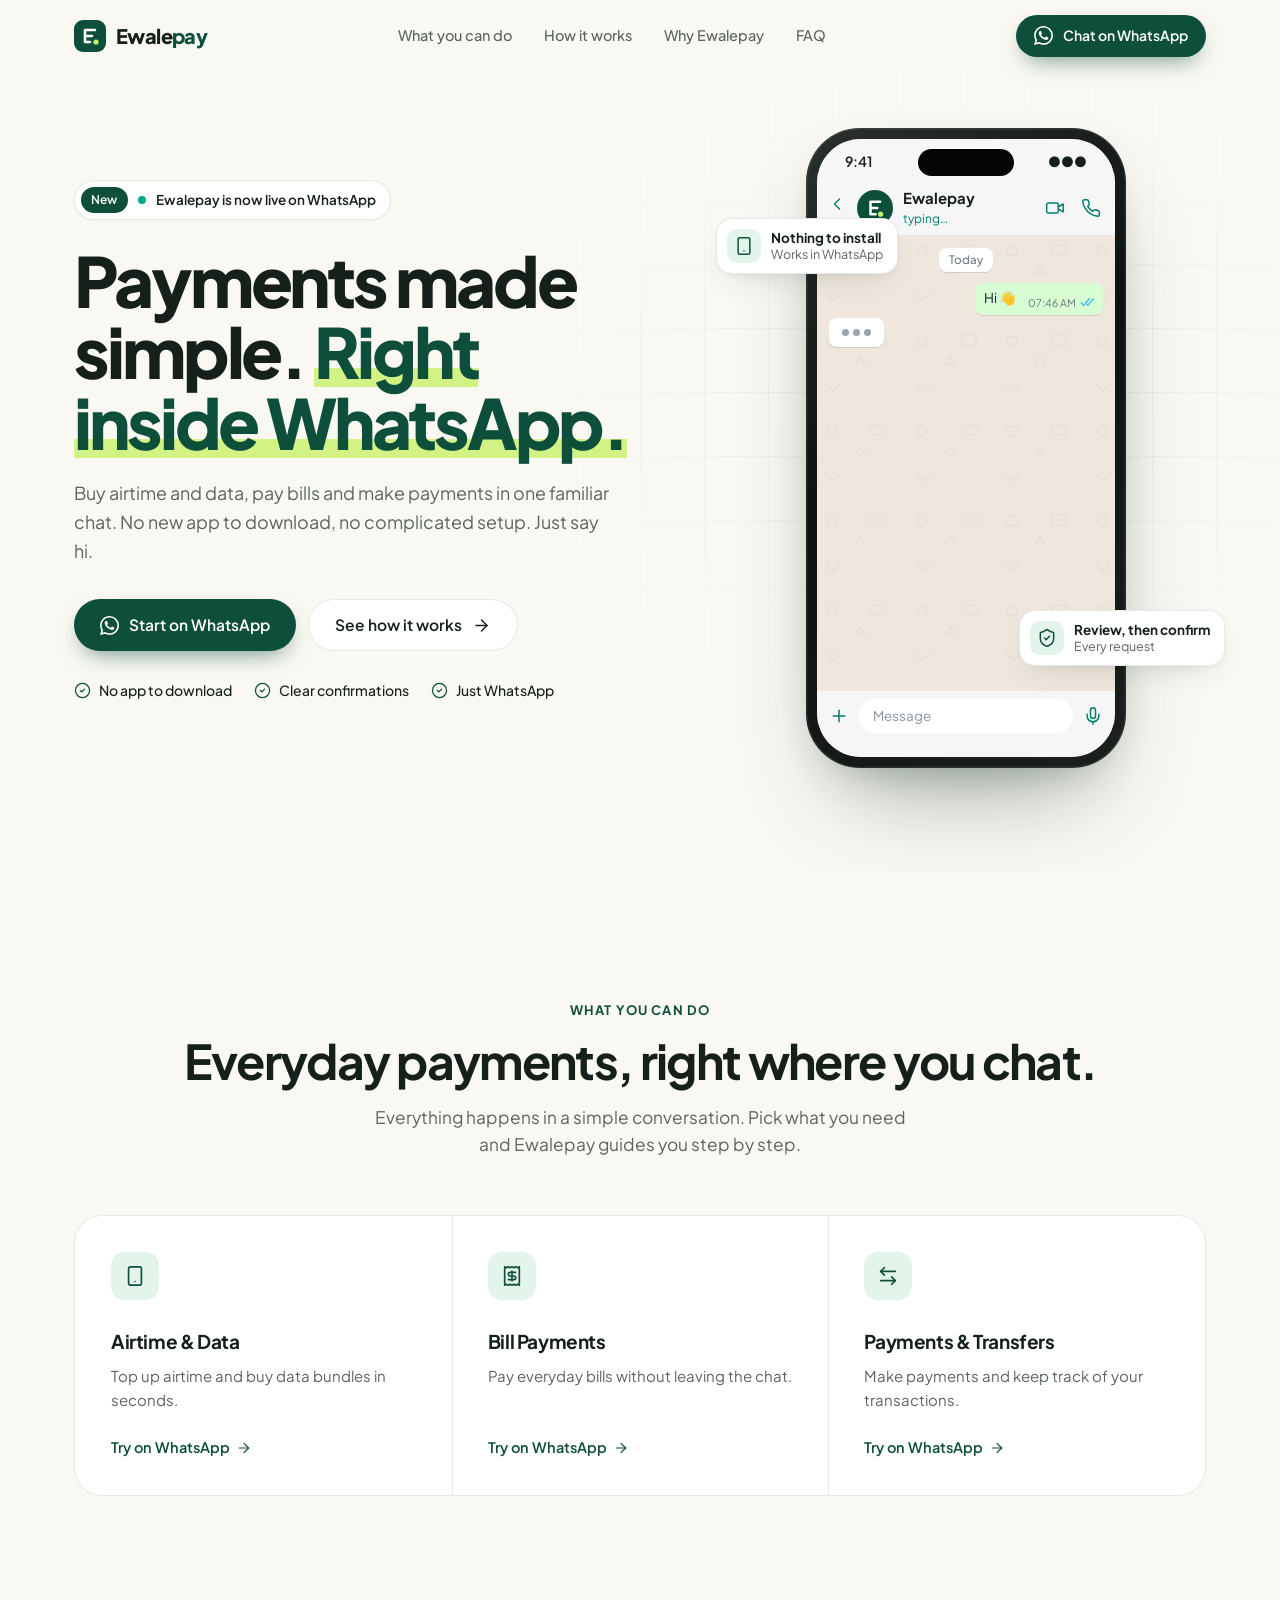
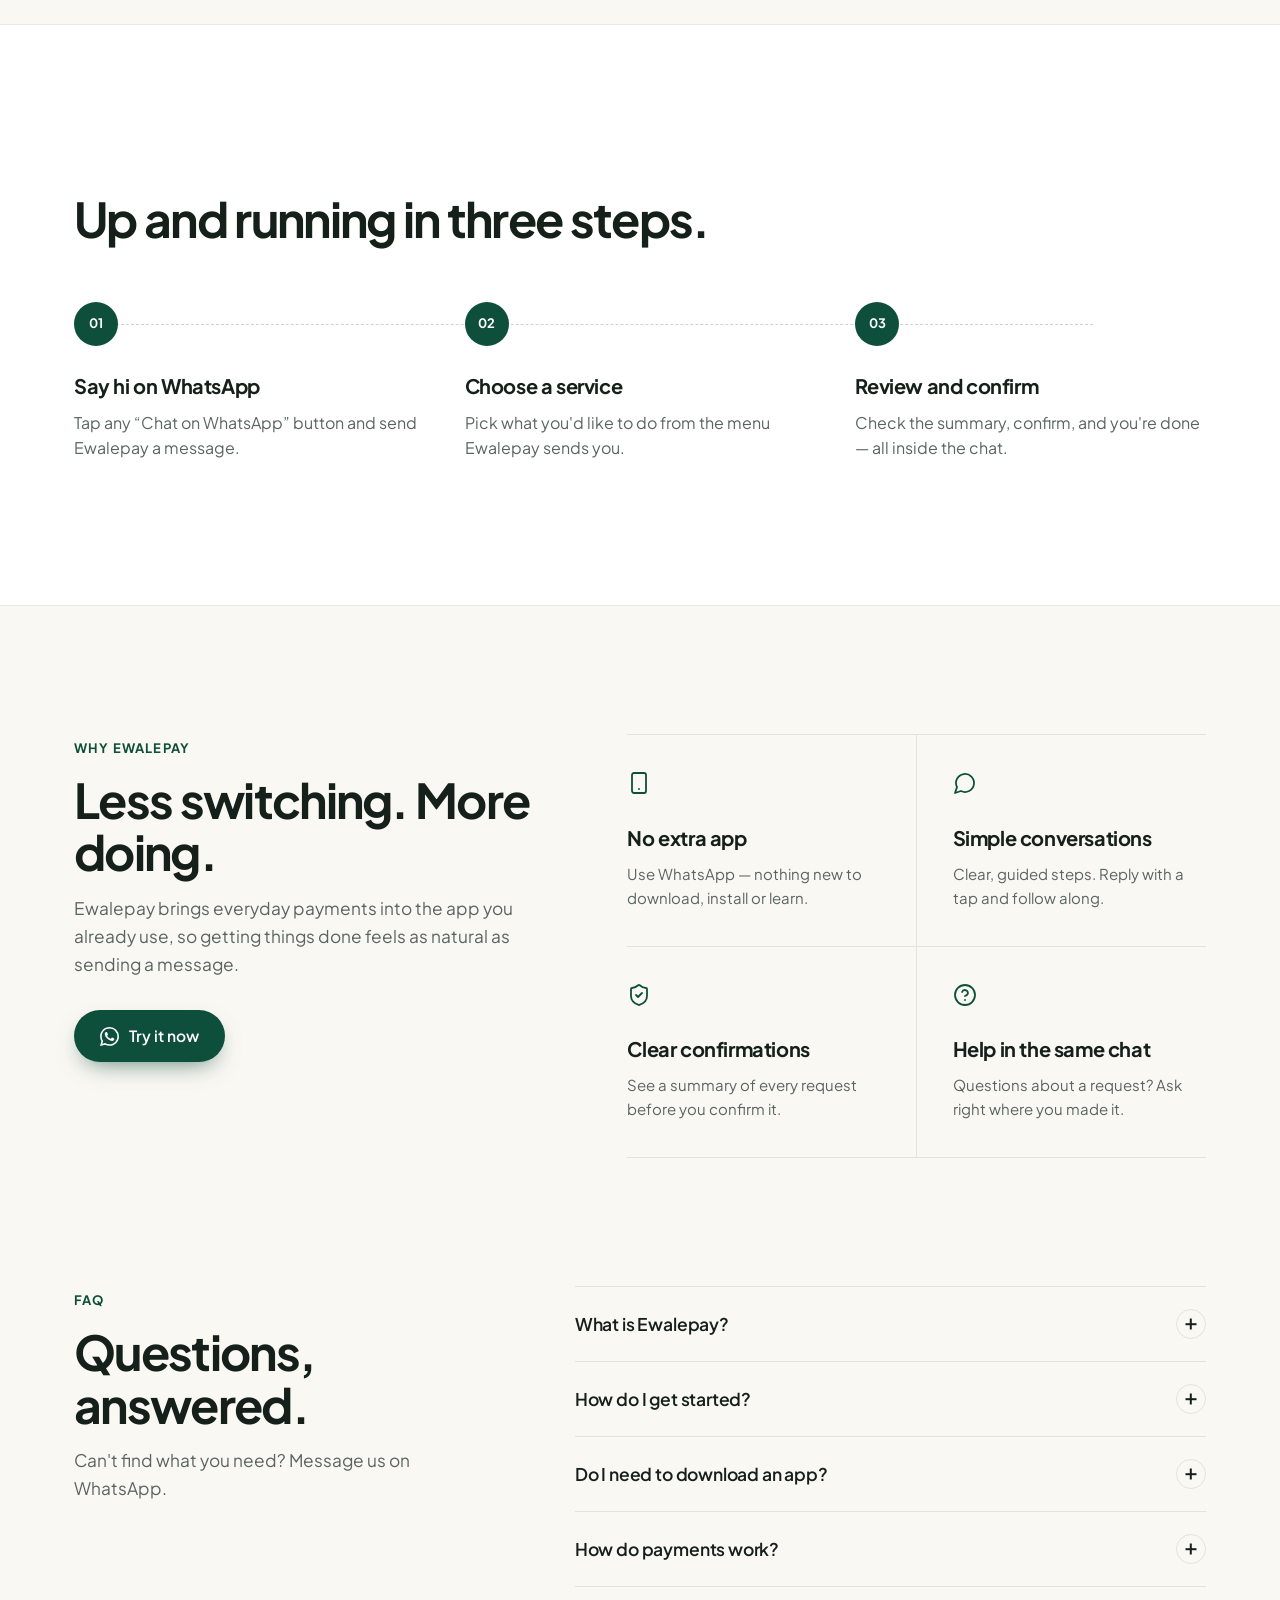
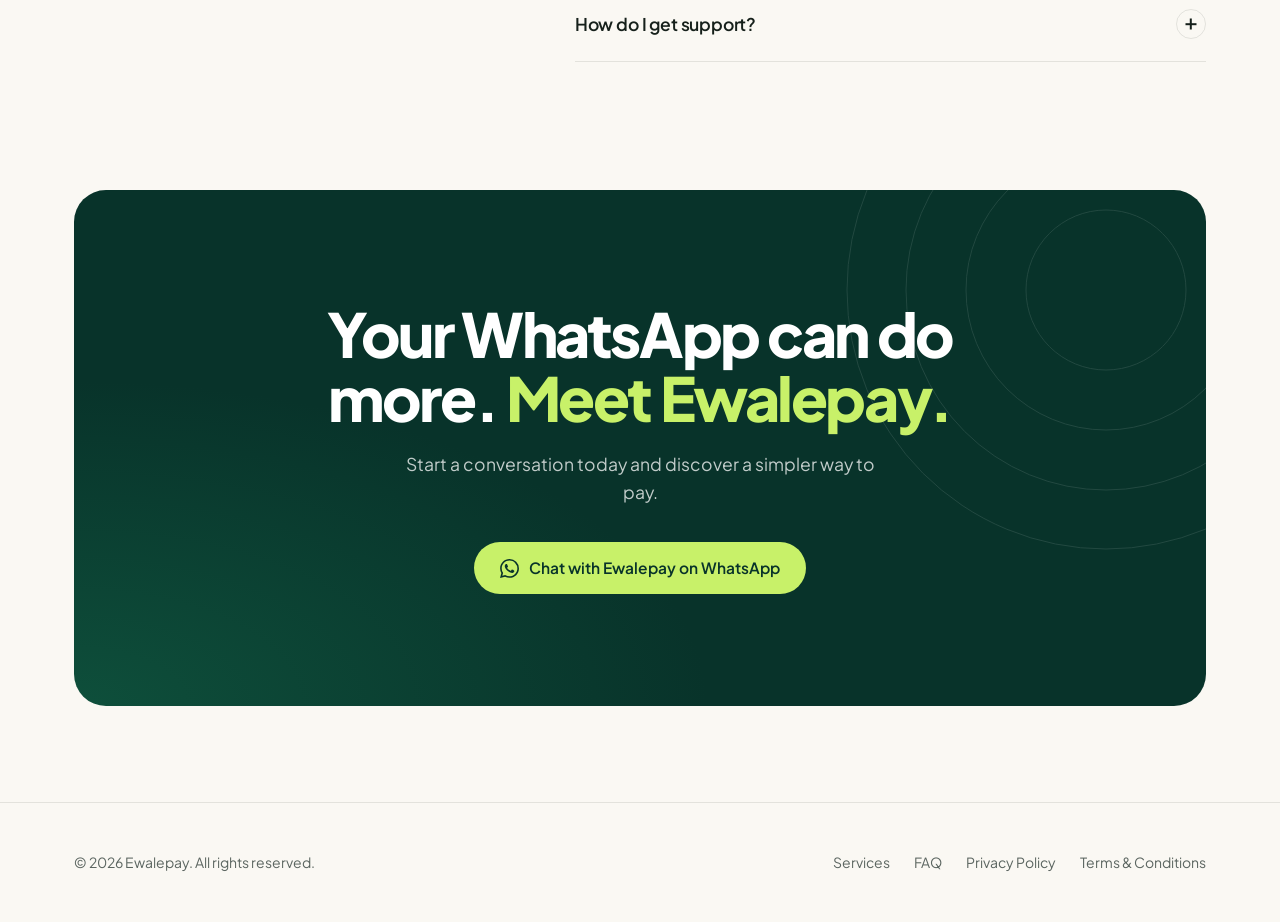
==== whatsapp-landing.html @ d6200a2f "Landing page setup" ====
<!doctype html>
<html lang="en">
<head>
  <meta charset="utf-8" />
  <meta name="viewport" content="width=device-width, initial-scale=1" />
  <title>Ewalepay is now on WhatsApp — Pay, top up and more in one chat</title>
  <meta name="description" content="Ewalepay is now live on WhatsApp. Buy airtime and data, pay bills and make payments in a simple chat. No app to download." />
  <meta name="theme-color" content="#0E4F3B" />
  <link rel="icon" href="data:image/svg+xml,%3Csvg xmlns='http://www.w3.org/2000/svg' viewBox='0 0 32 32'%3E%3Crect width='32' height='32' rx='9' fill='%230E4F3B'/%3E%3Cpath d='M11 10v12M11 10h10M11 16h7M11 22h5' stroke='%23fff' stroke-width='2.6' stroke-linecap='round'/%3E%3Ccircle cx='22' cy='22' r='2.6' fill='%23C8F169'/%3E%3C/svg%3E" />
  <link rel="preconnect" href="https://fonts.googleapis.com" />
  <link rel="preconnect" href="https://fonts.gstatic.com" crossorigin />
  <link href="https://fonts.googleapis.com/css2?family=Plus+Jakarta+Sans:wght@400;500;600;700;800&display=swap" rel="stylesheet" />

  <style>
    :root {
      --bg: #FAF8F3;
      --surface: #FFFFFF;
      --ink: #16201B;
      --muted: #5B6560;
      --brand: #0E4F3B;
      --brand-dark: #08332A;
      --accent: #C8F169;
      --mint: #E3F4EA;
      --line: rgba(22, 32, 27, .1);
      --wa: #00A884;
      --wa-teal: #008069;
      --wa-bg: #EFE7DE;
      --wa-out: #D9FDD3;
      --shadow: 0 12px 32px -14px rgba(16, 40, 30, .2), 0 2px 6px rgba(16, 24, 20, .04);
      --shadow-lg: 0 50px 100px -40px rgba(8, 40, 28, .45), 0 18px 40px -20px rgba(8, 40, 28, .25);
      --ease: cubic-bezier(.22, .61, .36, 1);
      --font: "Plus Jakarta Sans", system-ui, -apple-system, "Segoe UI", Roboto, sans-serif;
    }

    *, *::before, *::after { box-sizing: border-box; }
    html { scroll-behavior: smooth; }
    body { margin: 0; font-family: var(--font); color: var(--ink); background: var(--bg); line-height: 1.6; -webkit-font-smoothing: antialiased; overflow-x: hidden; }
    h1, h2, h3, p { margin: 0; }
    a { color: inherit; text-decoration: none; }
    button { font: inherit; cursor: pointer; border: 0; background: none; color: inherit; padding: 0; }
    svg { flex-shrink: 0; }
    :focus-visible { outline: 2px solid var(--brand); outline-offset: 3px; border-radius: 8px; }
    .container { max-width: 1180px; margin: 0 auto; padding: 0 24px; }
    section[id] { scroll-margin-top: 80px; }

    /* Buttons */
    .btn { display: inline-flex; align-items: center; justify-content: center; gap: 10px; height: 52px; padding: 0 26px; border-radius: 999px; font-weight: 600; font-size: 15.5px; white-space: nowrap; transition: transform .2s var(--ease), background-color .2s, box-shadow .2s, border-color .2s; }
    .btn svg { width: 19px; height: 19px; }
    .btn:hover { transform: translateY(-1px); }
    .btn-primary { background: var(--brand); color: #fff; box-shadow: 0 10px 24px -10px rgba(14, 79, 59, .7); }
    .btn-primary:hover { background: var(--brand-dark); }
    .btn-ghost { background: var(--surface); border: 1px solid var(--line); }
    .btn-ghost:hover { border-color: rgba(22, 32, 27, .3); }
    .btn-lime { background: var(--accent); color: var(--brand-dark); }
    .btn-sm { height: 42px; padding: 0 18px; font-size: 14px; }

    /* Nav */
    .nav { position: sticky; top: 0; z-index: 50; height: 72px; border-bottom: 1px solid transparent; transition: background-color .3s, border-color .3s; }
    .nav.scrolled { background: rgba(250, 248, 243, .85); backdrop-filter: saturate(180%) blur(14px); -webkit-backdrop-filter: saturate(180%) blur(14px); border-color: var(--line); }
    .nav-inner { height: 100%; display: flex; align-items: center; justify-content: space-between; gap: 24px; }
    .brand { display: inline-flex; align-items: center; gap: 10px; font-weight: 800; font-size: 20px; letter-spacing: -.03em; }
    .brand svg { width: 32px; height: 32px; }
    .brand b { color: var(--brand); font-weight: 800; }
    .nav-links { display: flex; gap: 32px; font-size: 14.5px; font-weight: 500; color: var(--muted); }
    .nav-links a:hover { color: var(--ink); }

    /* Hero */
    .hero { position: relative; padding: 56px 0 104px; overflow: hidden; }
    .hero::before { content: ""; position: absolute; inset: 0; pointer-events: none; background-image: linear-gradient(var(--line) 1px, transparent 1px), linear-gradient(90deg, var(--line) 1px, transparent 1px); background-size: 64px 64px; -webkit-mask-image: radial-gradient(ellipse 55% 65% at 75% 40%, #000 10%, transparent 70%); mask-image: radial-gradient(ellipse 55% 65% at 75% 40%, #000 10%, transparent 70%); opacity: .6; }
    .hero-grid { position: relative; display: grid; grid-template-columns: 1.1fr .9fr; gap: 64px; align-items: center; }
    .launch-pill { display: inline-flex; align-items: center; gap: 10px; padding: 6px 14px 6px 6px; border-radius: 999px; background: var(--surface); border: 1px solid var(--line); font-size: 13.5px; font-weight: 600; box-shadow: 0 1px 2px rgba(0, 0, 0, .04); }
    .launch-pill .tag { padding: 3px 10px; border-radius: 999px; background: var(--brand); color: #fff; font-size: 12px; letter-spacing: .02em; }
    .live-dot { width: 8px; height: 8px; border-radius: 50%; background: var(--wa); box-shadow: 0 0 0 0 rgba(0, 168, 132, .5); animation: pulse 2s infinite; }
    @keyframes pulse { 70% { box-shadow: 0 0 0 8px rgba(0, 168, 132, 0); } 100% { box-shadow: 0 0 0 0 rgba(0, 168, 132, 0); } }
    .hero h1 { margin-top: 24px; font-size: clamp(2.6rem, 5.4vw, 4.4rem); line-height: 1.03; letter-spacing: -.045em; font-weight: 800; }
    .hero h1 span { color: var(--brand); background: linear-gradient(transparent 70%, rgba(200, 241, 105, .8) 70%, rgba(200, 241, 105, .8) 92%, transparent 92%); -webkit-box-decoration-break: clone; box-decoration-break: clone; }
    .lead { margin-top: 22px; font-size: clamp(1.05rem, 1.4vw, 1.2rem); color: var(--muted); max-width: 540px; }
    .hero-ctas { margin-top: 34px; display: flex; flex-wrap: wrap; gap: 12px; }
    .hero-trust { margin-top: 28px; display: flex; flex-wrap: wrap; gap: 8px 22px; padding: 0; list-style: none; font-size: 14px; font-weight: 500; }
    .hero-trust li { display: inline-flex; align-items: center; gap: 8px; }
    .hero-trust svg { width: 17px; height: 17px; color: var(--brand); }

    /* Phone */
    .hero-visual { position: relative; display: flex; justify-content: center; }
    .hero-visual::before { content: ""; position: absolute; width: 115%; aspect-ratio: 1; top: 50%; left: 50%; transform: translate(-50%, -50%); background: radial-gradient(closest-side, var(--mint), transparent 70%); }
    .phone { position: relative; width: min(320px, 86vw); height: 640px; padding: 11px; border-radius: 54px; background: linear-gradient(145deg, #2A302D, #0D110F 45%, #1C211E); box-shadow: var(--shadow-lg), inset 0 0 0 1.5px rgba(255, 255, 255, .08); }
    .screen { position: relative; height: 100%; border-radius: 44px; overflow: hidden; display: flex; flex-direction: column; background: var(--wa-bg); }
    .status { height: 44px; flex: none; display: flex; align-items: center; justify-content: space-between; padding: 0 28px; font-size: 14px; font-weight: 600; background: #F6F6F6; position: relative; }
    .island { position: absolute; top: 10px; left: 50%; transform: translateX(-50%); width: 96px; height: 27px; border-radius: 20px; background: #050505; }
    .wa-head { flex: none; display: flex; align-items: center; gap: 10px; padding: 6px 14px 9px 10px; background: #F6F6F6; border-bottom: 1px solid rgba(0, 0, 0, .06); }
    .wa-head .back { color: var(--wa-teal); }
    .avatar { width: 36px; height: 36px; border-radius: 50%; overflow: hidden; }
    .wa-name { flex: 1; line-height: 1.2; }
    .wa-name strong { display: block; font-size: 15px; }
    .wa-name small { font-size: 12px; color: #667781; }
    .wa-name small.typing { color: var(--wa-teal); }
    .wa-head .icons { display: flex; gap: 16px; color: var(--wa-teal); }
    .chat { flex: 1; overflow-y: auto; padding: 10px 12px; display: flex; flex-direction: column; gap: 3px; font-size: 13.5px; line-height: 1.4; color: #111B21; scrollbar-width: none; background-image: url("data:image/svg+xml,%3Csvg xmlns='http://www.w3.org/2000/svg' width='90' height='90'%3E%3Cg fill='none' stroke='%23000' stroke-opacity='.045' stroke-width='1.2'%3E%3Ccircle cx='15' cy='15' r='5'/%3E%3Cpath d='M55 9h14v10H55zM9 58l7 7 7-7M38 38l5-7 5 7z'/%3E%3C/g%3E%3C/svg%3E"); }
    .chat::-webkit-scrollbar { display: none; }
    .day { align-self: center; margin: 2px 0 8px; padding: 4px 10px; border-radius: 8px; background: #fff; font-size: 11.5px; color: #54656F; box-shadow: 0 1px .5px rgba(11, 20, 26, .13); }
    .msg { position: relative; max-width: 84%; padding: 6px 8px 7px 9px; border-radius: 8px; box-shadow: 0 1px .5px rgba(11, 20, 26, .13); animation: msgIn .3s var(--ease) both; }
    .msg.in { align-self: flex-start; background: #fff; }
    .msg.out { align-self: flex-end; background: var(--wa-out); }
    .msg .meta { float: right; margin: 7px 0 -5px 12px; font-size: 10.5px; color: #667781; display: inline-flex; gap: 3px; align-items: center; }
    .msg .ticks { color: #53BDEB; display: inline-flex; }
    .msg.typing { display: inline-flex; gap: 4px; padding: 11px 13px; }
    .msg.typing i { width: 7px; height: 7px; border-radius: 50%; background: #9AA6AC; animation: blink 1.2s infinite; }
    .msg.typing i:nth-child(2) { animation-delay: .15s; }
    .msg.typing i:nth-child(3) { animation-delay: .3s; }
    .opts { align-self: flex-start; width: 84%; display: flex; flex-direction: column; gap: 2px; animation: msgIn .35s var(--ease) both; }
    .opts span { padding: 9px; border-radius: 8px; background: #fff; text-align: center; color: var(--wa-teal); font-weight: 600; font-size: 13px; box-shadow: 0 1px .5px rgba(11, 20, 26, .13); }
    .opts span.chosen { background: #E7F6EF; }
    @keyframes msgIn { from { opacity: 0; transform: translateY(6px); } }
    @keyframes blink { 30% { opacity: 1; transform: translateY(-3px); } 0%, 60%, 100% { opacity: .35; } }
    .wa-input { flex: none; display: flex; align-items: center; gap: 10px; padding: 8px 12px 24px; background: #F6F6F6; color: var(--wa-teal); }
    .wa-input div { flex: 1; height: 34px; border-radius: 18px; background: #fff; padding: 0 14px; display: flex; align-items: center; font-size: 13.5px; color: #8696A0; }

    .chip { position: absolute; z-index: 2; display: flex; align-items: center; gap: 10px; padding: 10px 14px 10px 10px; border-radius: 16px; background: var(--surface); border: 1px solid var(--line); box-shadow: var(--shadow); font-size: 12.5px; line-height: 1.3; animation: floaty 7s ease-in-out infinite; }
    .chip strong { display: block; font-size: 13.5px; }
    .chip span { color: var(--muted); }
    .chip .ic { width: 34px; height: 34px; border-radius: 10px; display: grid; place-items: center; background: var(--mint); color: var(--brand); }
    .chip-a { top: 14%; left: -2%; }
    .chip-b { bottom: 16%; right: -4%; animation-delay: -3.5s; }
    @keyframes floaty { 50% { transform: translateY(-8px); } }

    /* Sections */
    .section { padding: clamp(80px, 10vw, 128px) 0; }
    .kicker { font-size: 13px; font-weight: 700; letter-spacing: .09em; text-transform: uppercase; color: var(--brand); }
    .h2 { margin-top: 14px; font-size: clamp(2rem, 3.8vw, 3rem); line-height: 1.1; letter-spacing: -.035em; font-weight: 700; }
    .sub { margin-top: 16px; color: var(--muted); font-size: 1.08rem; max-width: 560px; }
    .head { margin-bottom: 56px; }
    .head.center { text-align: center; display: flex; flex-direction: column; align-items: center; }

    /* Services */
    .services { display: grid; grid-template-columns: repeat(3, 1fr); background: var(--surface); border: 1px solid var(--line); border-radius: 28px; overflow: hidden; }
    .service { display: flex; flex-direction: column; padding: 36px; box-shadow: 1px 0 0 var(--line), 0 1px 0 var(--line); transition: background-color .3s; }
    .service:hover { background: #FCFBF8; }
    .service .ic { width: 48px; height: 48px; border-radius: 14px; display: grid; place-items: center; background: var(--mint); color: var(--brand); transition: background-color .3s, color .3s, transform .3s var(--ease); }
    .service:hover .ic { background: var(--brand); color: var(--accent); transform: translateY(-3px); }
    .service h3 { margin-top: 26px; font-size: 19px; letter-spacing: -.02em; }
    .service p { margin-top: 8px; color: var(--muted); font-size: 15px; }
    .service a { margin-top: auto; padding-top: 24px; display: inline-flex; align-items: center; gap: 6px; font-weight: 600; font-size: 14.5px; color: var(--brand); }
    .service a svg { transition: transform .25s var(--ease); }
    .service:hover a svg { transform: translateX(4px); }

    /* Steps */
    .how { background: var(--surface); border-block: 1px solid var(--line); }
    .steps { display: grid; grid-template-columns: repeat(3, 1fr); gap: 40px; position: relative; padding: 0; list-style: none; }
    .steps::before { content: ""; position: absolute; top: 22px; left: 22px; right: 10%; border-top: 1px dashed rgba(22, 32, 27, .2); }
    .step-num { position: relative; width: 44px; height: 44px; border-radius: 50%; display: grid; place-items: center; background: var(--brand); color: #fff; font-size: 13px; font-weight: 700; }
    .step h3 { margin-top: 24px; font-size: 20px; letter-spacing: -.02em; }
    .step p { margin-top: 8px; color: var(--muted); max-width: 32ch; }

    /* Why */
    .why-grid { display: grid; grid-template-columns: .9fr 1.1fr; gap: 80px; align-items: start; }
    .benefits { display: grid; grid-template-columns: 1fr 1fr; border-top: 1px solid var(--line); }
    .benefit { padding: 36px 32px 36px 0; border-bottom: 1px solid var(--line); }
    .benefit:nth-child(odd) { border-right: 1px solid var(--line); }
    .benefit:nth-child(even) { padding-left: 36px; padding-right: 0; }
    .benefit svg { color: var(--brand); }
    .benefit h3 { margin-top: 20px; font-size: 20px; letter-spacing: -.02em; }
    .benefit p { margin-top: 8px; color: var(--muted); font-size: 15px; }

    /* FAQ */
    .faq-grid { display: grid; grid-template-columns: .8fr 1.2fr; gap: 80px; align-items: start; }
    .faq-list { border-top: 1px solid var(--line); }
    .faq-item { border-bottom: 1px solid var(--line); }
    .faq-q { width: 100%; display: flex; justify-content: space-between; align-items: center; gap: 20px; padding: 22px 0; text-align: left; font-size: 17.5px; font-weight: 600; letter-spacing: -.01em; }
    .faq-q:hover { color: var(--brand); }
    .faq-q .pm { position: relative; width: 30px; height: 30px; border-radius: 50%; border: 1px solid var(--line); flex: none; transition: background-color .3s, color .3s; }
    .faq-q .pm::before, .faq-q .pm::after { content: ""; position: absolute; top: 50%; left: 50%; width: 11px; height: 1.6px; background: currentColor; transform: translate(-50%, -50%); transition: transform .3s var(--ease); }
    .faq-q .pm::after { transform: translate(-50%, -50%) rotate(90deg); }
    .faq-item.open .pm { background: var(--brand); color: #fff; border-color: var(--brand); }
    .faq-item.open .pm::after { transform: translate(-50%, -50%); }
    .faq-a { display: grid; grid-template-rows: 0fr; transition: grid-template-rows .35s var(--ease); }
    .faq-a > div { overflow: hidden; }
    .faq-item.open .faq-a { grid-template-rows: 1fr; }
    .faq-a p { padding-bottom: 24px; color: var(--muted); max-width: 60ch; }

    /* Final CTA */
    .final { padding-bottom: 96px; }
    .final-panel { position: relative; overflow: hidden; padding: clamp(60px, 9vw, 112px) 32px; border-radius: 32px; text-align: center; color: #fff; background: var(--brand-dark); background-image: radial-gradient(ellipse 80% 90% at 0% 100%, var(--brand), transparent 70%); }
    .final-panel .rings { position: absolute; right: -160px; top: -160px; width: 520px; opacity: .1; }
    .final-panel h2 { position: relative; font-size: clamp(2.2rem, 5vw, 3.8rem); line-height: 1.05; letter-spacing: -.04em; font-weight: 800; max-width: 760px; margin: 0 auto; }
    .final-panel h2 em { font-style: normal; color: var(--accent); }
    .final-panel p { position: relative; margin: 20px auto 0; max-width: 500px; color: rgba(255, 255, 255, .75); font-size: 1.1rem; }
    .final-panel .btn { position: relative; margin-top: 36px; }

    /* Footer */
    .footer { padding: 48px 0; border-top: 1px solid var(--line); }
    .footer-inner { display: flex; flex-wrap: wrap; align-items: center; justify-content: space-between; gap: 20px; font-size: 14px; color: var(--muted); }
    .footer nav { display: flex; flex-wrap: wrap; gap: 24px; }
    .footer a:hover { color: var(--ink); }

    .fab { position: fixed; right: 20px; bottom: 20px; z-index: 40; width: 58px; height: 58px; border-radius: 50%; display: grid; place-items: center; background: var(--wa); color: #fff; box-shadow: 0 14px 30px -10px rgba(0, 120, 90, .6); opacity: 0; visibility: hidden; transform: translateY(14px); transition: opacity .3s, transform .3s var(--ease), visibility .3s; }
    .fab.show { opacity: 1; visibility: visible; transform: none; }
    .fab svg { width: 28px; height: 28px; }

    .reveal { opacity: 0; transform: translateY(16px); transition: opacity .7s var(--ease), transform .7s var(--ease); transition-delay: var(--d, 0ms); }
    .reveal.in { opacity: 1; transform: none; }

    @media (max-width: 960px) {
      .nav-links { display: none; }
      .hero-grid, .why-grid, .faq-grid { grid-template-columns: 1fr; gap: 48px; }
      .services { grid-template-columns: 1fr 1fr; }
    }
    @media (max-width: 680px) {
      .services, .benefits { grid-template-columns: 1fr; }
      .benefit, .benefit:nth-child(even) { padding: 28px 0; border-right: 0 !important; }
      .steps { grid-template-columns: 1fr; gap: 36px; }
      .steps::before { top: 22px; bottom: 22px; left: 22px; right: auto; border-top: 0; border-left: 1px dashed rgba(22, 32, 27, .2); }
      .step { padding-left: 68px; position: relative; }
      .step-num { position: absolute; left: 0; top: 0; }
      .step h3 { margin-top: 8px; }
      .hero-ctas .btn { width: 100%; }
      .chip { display: none; }
      .phone { height: 580px; }
      .nav .btn-sm .label { display: none; }
      .nav .btn-sm { width: 42px; padding: 0; }
    }
    @media (prefers-reduced-motion: reduce) {
      html { scroll-behavior: auto; }
      *, *::before, *::after { animation: none !important; transition: none !important; }
      .reveal { opacity: 1; transform: none; }
    }
  </style>
</head>

<body>
  <!-- NAV -->
  <header class="nav" id="nav">
    <div class="container nav-inner">
      <a href="#top" class="brand" aria-label="Ewalepay home">
        <svg viewBox="0 0 32 32" aria-hidden="true"><rect width="32" height="32" rx="9" fill="#0E4F3B" /><path d="M11 10v12M11 10h10M11 16h7M11 22h5" stroke="#fff" stroke-width="2.6" stroke-linecap="round" /><circle cx="22" cy="22" r="2.6" fill="#C8F169" /></svg>
        <span>Ewale<b>pay</b></span>
      </a>
      <nav class="nav-links" aria-label="Primary">
        <a href="#services">What you can do</a>
        <a href="#how">How it works</a>
        <a href="#why">Why Ewalepay</a>
        <a href="#faq">FAQ</a>
      </nav>
      <a class="btn btn-primary btn-sm" data-wa aria-label="Chat on WhatsApp"><i data-icon="whatsapp"></i><span class="label">Chat on WhatsApp</span></a>
    </div>
  </header>

  <main id="top">
    <!-- HERO -->
    <section class="hero">
      <div class="container hero-grid">
        <div>
          <span class="launch-pill reveal"><span class="tag">New</span><span class="live-dot"></span>Ewalepay is now live on WhatsApp</span>
          <h1 class="reveal" style="--d:60ms">Payments made simple. <span>Right inside WhatsApp.</span></h1>
          <p class="lead reveal" style="--d:120ms">Buy airtime and data, pay bills and make payments in one familiar chat. No new app to download, no complicated setup. Just say hi.</p>
          <div class="hero-ctas reveal" style="--d:180ms">
            <a class="btn btn-primary" data-wa><i data-icon="whatsapp"></i>Start on WhatsApp</a>
            <a class="btn btn-ghost" href="#how">See how it works <i data-icon="arrow"></i></a>
          </div>
          <ul class="hero-trust reveal" style="--d:240ms">
            <li><i data-icon="check"></i>No app to download</li>
            <li><i data-icon="check"></i>Clear confirmations</li>
            <li><i data-icon="check"></i>Just WhatsApp</li>
          </ul>
        </div>

        <div class="hero-visual reveal" style="--d:150ms">
          <div class="chip chip-a" aria-hidden="true"><span class="ic"><i data-icon="phone"></i></span><div><strong>Nothing to install</strong><span>Works in WhatsApp</span></div></div>
          <div class="chip chip-b" aria-hidden="true"><span class="ic"><i data-icon="shield"></i></span><div><strong>Review, then confirm</strong><span>Every request</span></div></div>
          <div class="phone" role="img" aria-label="A WhatsApp conversation with Ewalepay showing a menu of services">
            <div class="screen">
              <div class="status" aria-hidden="true"><span>9:41</span><span class="island"></span><span>●●●</span></div>
              <div class="wa-head">
                <span class="back"><i data-icon="chev"></i></span>
                <span class="avatar"><svg viewBox="0 0 32 32"><rect width="32" height="32" fill="#0E4F3B" /><path d="M12 10.5v11M12 10.5h8.5M12 16h6M12 21.5h4.5" stroke="#fff" stroke-width="2.3" stroke-linecap="round" /><circle cx="21" cy="21.5" r="2.3" fill="#C8F169" /></svg></span>
                <div class="wa-name"><strong>Ewalepay</strong><small id="waStatus">online</small></div>
                <div class="icons"><i data-icon="video"></i><i data-icon="call"></i></div>
              </div>
              <div class="chat" id="chat"></div>
              <div class="wa-input"><i data-icon="plus"></i><div>Message</div><i data-icon="mic"></i></div>
            </div>
          </div>
        </div>
      </div>
    </section>

    <!-- SERVICES -->
    <section class="section" id="services">
      <div class="container">
        <div class="head center">
          <span class="kicker reveal">What you can do</span>
          <h2 class="h2 reveal" style="--d:60ms">Everyday payments, right where you chat.</h2>
          <p class="sub reveal" style="--d:120ms">Everything happens in a simple conversation. Pick what you need and Ewalepay guides you step by step.</p>
        </div>
        <div class="services" id="servicesGrid"></div>
      </div>
    </section>

    <!-- HOW IT WORKS -->
    <section class="section how" id="how">
      <div class="container">
        <div class="head">
          <span class="kicker reveal">How it works</span>
          <h2 class="h2 reveal" style="--d:60ms">Up and running in three steps.</h2>
        </div>
        <ol class="steps">
          <li class="step reveal"><span class="step-num">01</span><h3>Say hi on WhatsApp</h3><p>Tap any “Chat on WhatsApp” button and send Ewalepay a message.</p></li>
          <li class="step reveal" style="--d:100ms"><span class="step-num">02</span><h3>Choose a service</h3><p>Pick what you'd like to do from the menu Ewalepay sends you.</p></li>
          <li class="step reveal" style="--d:200ms"><span class="step-num">03</span><h3>Review and confirm</h3><p>Check the summary, confirm, and you're done — all inside the chat.</p></li>
        </ol>
      </div>
    </section>

    <!-- WHY -->
    <section class="section" id="why">
      <div class="container why-grid">
        <div>
          <span class="kicker reveal">Why Ewalepay</span>
          <h2 class="h2 reveal" style="--d:60ms">Less switching. More doing.</h2>
          <p class="sub reveal" style="--d:120ms">Ewalepay brings everyday payments into the app you already use, so getting things done feels as natural as sending a message.</p>
          <div class="reveal" style="--d:180ms; margin-top:32px"><a class="btn btn-primary" data-wa><i data-icon="whatsapp"></i>Try it now</a></div>
        </div>
        <div class="benefits">
          <div class="benefit reveal"><i data-icon="phone" data-size="24"></i><h3>No extra app</h3><p>Use WhatsApp — nothing new to download, install or learn.</p></div>
          <div class="benefit reveal" style="--d:80ms"><i data-icon="chat" data-size="24"></i><h3>Simple conversations</h3><p>Clear, guided steps. Reply with a tap and follow along.</p></div>
          <div class="benefit reveal"><i data-icon="shield" data-size="24"></i><h3>Clear confirmations</h3><p>See a summary of every request before you confirm it.</p></div>
          <div class="benefit reveal" style="--d:80ms"><i data-icon="help" data-size="24"></i><h3>Help in the same chat</h3><p>Questions about a request? Ask right where you made it.</p></div>
        </div>
      </div>
    </section>

    <!-- FAQ -->
    <section class="section" id="faq" style="padding-top:0">
      <div class="container faq-grid">
        <div>
          <span class="kicker reveal">FAQ</span>
          <h2 class="h2 reveal" style="--d:60ms">Questions, answered.</h2>
          <p class="sub reveal" style="--d:120ms">Can't find what you need? Message us on WhatsApp.</p>
        </div>
        <div class="faq-list reveal" id="faqList"></div>
      </div>
    </section>

    <!-- FINAL CTA -->
    <section class="final">
      <div class="container">
        <div class="final-panel reveal">
          <svg class="rings" viewBox="0 0 520 520" fill="none" stroke="#fff" aria-hidden="true"><circle cx="260" cy="260" r="259" /><circle cx="260" cy="260" r="200" /><circle cx="260" cy="260" r="140" /><circle cx="260" cy="260" r="80" /></svg>
          <h2>Your WhatsApp can do more. <em>Meet Ewalepay.</em></h2>
          <p>Start a conversation today and discover a simpler way to pay.</p>
          <a class="btn btn-lime" data-wa><i data-icon="whatsapp"></i>Chat with Ewalepay on WhatsApp</a>
        </div>
      </div>
    </section>
  </main>

  <footer class="footer">
    <div class="container footer-inner">
      <span>© <span id="year">2026</span> Ewalepay. All rights reserved.</span>
      <nav aria-label="Footer">
        <a href="#services">Services</a>
        <a href="#faq">FAQ</a>
        <a id="privacyLink" href="#">Privacy Policy</a>
        <a id="termsLink" href="#">Terms &amp; Conditions</a>
      </nav>
    </div>
  </footer>

  <a class="fab" id="fab" data-wa aria-label="Chat on WhatsApp"><i data-icon="whatsapp"></i></a>

  <script>
    /* =========================================================
       CONFIG — edit here. PLACEHOLDER values must be replaced.
       ========================================================= */
    const CONFIG = {
      // PLACEHOLDER: official WhatsApp number, international format, digits only.
      whatsappNumber: "",
      defaultMessage: "Hi Ewalepay 👋",
      privacyUrl: "#", // PLACEHOLDER
      termsUrl: "#",   // PLACEHOLDER
      // Only list services Ewalepay actually supports.
      services: [
        { icon: "phone", title: "Airtime & Data", text: "Top up airtime and buy data bundles in seconds.", message: "Hi Ewalepay, I'd like to buy airtime or data." },
        { icon: "receipt", title: "Bill Payments", text: "Pay everyday bills without leaving the chat.", message: "Hi Ewalepay, I'd like to pay a bill." },
        { icon: "swap", title: "Payments & Transfers", text: "Make payments and keep track of your transactions.", message: "Hi Ewalepay, I'd like to make a payment." },
      ],
      faqs: [
        { q: "What is Ewalepay?", a: "Ewalepay is a payments assistant on WhatsApp. You chat with it to buy airtime and data, pay bills and make payments — all in one conversation." },
        { q: "How do I get started?", a: "Tap any “Chat on WhatsApp” button on this page and send a message like “Hi”. Ewalepay will reply with the options available to you." },
        { q: "Do I need to download an app?", a: "No. If you have WhatsApp, you already have everything you need." },
        { q: "How do payments work?", a: "Ewalepay guides you step by step and shows a clear summary for you to review before you confirm. Available payment options are shown in the chat." },
        { q: "How do I get support?", a: "Message us on WhatsApp and our team will help with any question about your requests." },
      ],
    };

    (() => {
      const $ = (s, r = document) => r.querySelector(s);
      const $$ = (s, r = document) => [...r.querySelectorAll(s)];
      const esc = (s) => String(s).replace(/[&<>"']/g, (c) => ({ "&": "&amp;", "<": "&lt;", ">": "&gt;", '"': "&quot;", "'": "&#39;" }[c]));

      const PATHS = {
        arrow: '<path d="M5 12h14"/><path d="m12 5 7 7-7 7"/>',
        check: '<circle cx="12" cy="12" r="10"/><path d="m9 12 2 2 4-4"/>',
        chev: '<path d="m15 18-6-6 6-6"/>',
        phone: '<rect width="14" height="20" x="5" y="2" rx="2"/><path d="M12 18h.01"/>',
        receipt: '<path d="M4 2v20l2-1 2 1 2-1 2 1 2-1 2 1 2-1 2 1V2l-2 1-2-1-2 1-2-1-2 1-2-1-2 1Z"/><path d="M16 8h-6a2 2 0 1 0 0 4h4a2 2 0 1 1 0 4H8"/><path d="M12 17.5v-11"/>',
        swap: '<path d="M8 3 4 7l4 4"/><path d="M4 7h16"/><path d="m16 21 4-4-4-4"/><path d="M20 17H4"/>',
        shield: '<path d="M20 13c0 5-3.5 7.5-7.66 8.95a1 1 0 0 1-.67-.01C7.5 20.5 4 18 4 13V6a1 1 0 0 1 1-1c2 0 4.5-1.2 6.24-2.72a1.17 1.17 0 0 1 1.52 0C14.51 3.81 17 5 19 5a1 1 0 0 1 1 1z"/><path d="m9 12 2 2 4-4"/>',
        chat: '<path d="M7.9 20A9 9 0 1 0 4 16.1L2 22Z"/>',
        help: '<circle cx="12" cy="12" r="10"/><path d="M9.09 9a3 3 0 0 1 5.83 1c0 2-3 3-3 3"/><path d="M12 17h.01"/>',
        video: '<path d="m16 13 5.223 3.482a.5.5 0 0 0 .777-.416V7.87a.5.5 0 0 0-.752-.432L16 10.5"/><rect x="2" y="6" width="14" height="12" rx="2"/>',
        call: '<path d="M22 16.92v3a2 2 0 0 1-2.18 2 19.79 19.79 0 0 1-8.63-3.07 19.5 19.5 0 0 1-6-6 19.79 19.79 0 0 1-3.07-8.67A2 2 0 0 1 4.11 2h3a2 2 0 0 1 2 1.72 12.84 12.84 0 0 0 .7 2.81 2 2 0 0 1-.45 2.11L8.09 9.91a16 16 0 0 0 6 6l1.27-1.27a2 2 0 0 1 2.11-.45 12.84 12.84 0 0 0 2.81.7A2 2 0 0 1 22 16.92z"/>',
        plus: '<path d="M5 12h14"/><path d="M12 5v14"/>',
        mic: '<path d="M12 2a3 3 0 0 0-3 3v7a3 3 0 0 0 6 0V5a3 3 0 0 0-3-3Z"/><path d="M19 10v2a7 7 0 0 1-14 0v-2"/><line x1="12" x2="12" y1="19" y2="22"/>',
      };
      const WA = "M17.472 14.382c-.297-.149-1.758-.867-2.03-.967-.273-.099-.471-.148-.67.15-.197.297-.767.966-.94 1.164-.173.199-.347.223-.644.075-.297-.15-1.255-.463-2.39-1.475-.883-.788-1.48-1.761-1.653-2.059-.173-.297-.018-.458.13-.606.134-.133.298-.347.446-.52.149-.174.198-.298.298-.497.099-.198.05-.371-.025-.52-.075-.149-.669-1.612-.916-2.207-.242-.579-.487-.5-.669-.51-.173-.008-.371-.01-.57-.01-.198 0-.52.074-.792.372-.272.297-1.04 1.016-1.04 2.479 0 1.462 1.065 2.875 1.213 3.074.149.198 2.096 3.2 5.077 4.487.709.306 1.262.489 1.694.625.712.227 1.36.195 1.871.118.571-.085 1.758-.719 2.006-1.413.248-.694.248-1.289.173-1.413-.074-.124-.272-.198-.57-.347m-5.421 7.403h-.004a9.87 9.87 0 0 1-5.031-1.378l-.361-.214-3.741.982.998-3.648-.235-.374a9.86 9.86 0 0 1-1.51-5.26c.001-5.45 4.436-9.884 9.888-9.884 2.64 0 5.122 1.03 6.988 2.898a9.825 9.825 0 0 1 2.893 6.994c-.003 5.45-4.437 9.884-9.885 9.884m8.413-18.297A11.815 11.815 0 0 0 12.05 0C5.495 0 .16 5.335.157 11.892c0 2.096.547 4.142 1.588 5.945L.057 24l6.305-1.654a11.882 11.882 0 0 0 5.683 1.448h.005c6.554 0 11.89-5.335 11.893-11.893a11.821 11.821 0 0 0-3.48-8.413Z";
      const TICKS = '<svg width="16" height="11" viewBox="0 0 16 11" fill="currentColor"><path d="M11.07.65 10.4.06a.37.37 0 0 0-.52.03L4.84 6.26 2.58 4.13a.37.37 0 0 0-.52.01l-.6.62a.37.37 0 0 0 .01.53l3.04 2.87c.15.14.39.13.53-.02L11.1 1.17a.37.37 0 0 0-.03-.52Z"/><path d="M15.07.65 14.4.06a.37.37 0 0 0-.52.03L8.84 6.26l-.9-.85-.95 1.12 1.6 1.51c.15.14.39.13.53-.02L15.1 1.17a.37.37 0 0 0-.03-.52Z"/></svg>';

      const icon = (name, size = 20) => name === "whatsapp"
        ? `<svg width="${size}" height="${size}" viewBox="0 0 24 24" fill="currentColor" aria-hidden="true"><path d="${WA}"/></svg>`
        : `<svg width="${size}" height="${size}" viewBox="0 0 24 24" fill="none" stroke="currentColor" stroke-width="1.8" stroke-linecap="round" stroke-linejoin="round" aria-hidden="true">${PATHS[name] || ""}</svg>`;
      const hydrate = (root = document) => $$("[data-icon]", root).forEach((el) => { el.outerHTML = icon(el.dataset.icon, el.dataset.size || 20); });

      /* Services + FAQ */
      $("#servicesGrid").innerHTML = CONFIG.services.map((s, i) => `
        <article class="service reveal" style="--d:${i * 80}ms">
          <span class="ic">${icon(s.icon, 22)}</span>
          <h3>${esc(s.title)}</h3>
          <p>${esc(s.text)}</p>
          <a data-wa data-wa-text="${esc(s.message)}">Try on WhatsApp ${icon("arrow", 16)}</a>
        </article>`).join("");

      $("#faqList").innerHTML = CONFIG.faqs.map((f, i) => `
        <div class="faq-item">
          <button class="faq-q" type="button" aria-expanded="false" aria-controls="faq-${i}">${esc(f.q)}<span class="pm" aria-hidden="true"></span></button>
          <div class="faq-a" id="faq-${i}" role="region"><div><p>${esc(f.a)}</p></div></div>
        </div>`).join("");

      $$(".faq-q").forEach((btn) => btn.addEventListener("click", () => {
        const item = btn.parentElement;
        const open = !item.classList.contains("open");
        $$(".faq-item.open").forEach((o) => { o.classList.remove("open"); $(".faq-q", o).setAttribute("aria-expanded", "false"); });
        item.classList.toggle("open", open);
        btn.setAttribute("aria-expanded", String(open));
      }));

      hydrate();

      /* WhatsApp links */
      const number = CONFIG.whatsappNumber.replace(/\D/g, "");
      if (!number) console.warn("Ewalepay: set CONFIG.whatsappNumber so WhatsApp buttons open the right chat.");
      $$("[data-wa]").forEach((a) => {
        a.href = `https://wa.me/${number}?text=${encodeURIComponent(a.dataset.waText || CONFIG.defaultMessage)}`;
        a.target = "_blank";
        a.rel = "noopener noreferrer";
      });
      $("#privacyLink").href = CONFIG.privacyUrl;
      $("#termsLink").href = CONFIG.termsUrl;
      $("#year").textContent = new Date().getFullYear();

      /* Nav + floating button */
      const nav = $("#nav"), fab = $("#fab");
      const onScroll = () => {
        nav.classList.toggle("scrolled", scrollY > 8);
        fab.classList.toggle("show", scrollY > innerHeight * 0.7);
      };
      addEventListener("scroll", onScroll, { passive: true });
      onScroll();

      /* Reveal on scroll */
      const io = new IntersectionObserver((entries) => entries.forEach((e) => {
        if (e.isIntersecting) { e.target.classList.add("in"); io.unobserve(e.target); }
      }), { threshold: 0.12, rootMargin: "0px 0px -40px 0px" });
      $$(".reveal").forEach((el) => io.observe(el));

      /* Animated chat in the phone mockup (loops) */
      const chat = $("#chat"), status = $("#waStatus");
      const wait = (ms) => new Promise((r) => setTimeout(r, ms));
      const time = () => new Date().toLocaleTimeString([], { hour: "2-digit", minute: "2-digit" });
      const scroll = () => chat.scrollTo({ top: chat.scrollHeight, behavior: "smooth" });
      const add = (html) => { chat.insertAdjacentHTML("beforeend", html); scroll(); return chat.lastElementChild; };
      const out = (t) => add(`<div class="msg out">${t}<span class="meta">${time()}<span class="ticks">${TICKS}</span></span></div>`);
      async function bot(t, ms = 1000) {
        status.textContent = "typing…"; status.classList.add("typing");
        const typing = add('<div class="msg in typing"><i></i><i></i><i></i></div>');
        await wait(ms);
        typing.remove();
        status.textContent = "online"; status.classList.remove("typing");
        add(`<div class="msg in">${t}<span class="meta">${time()}</span></div>`);
      }
      const opts = (list) => add(`<div class="opts">${list.map((o) => `<span>${o}</span>`).join("")}</div>`);

      async function play() {
        chat.innerHTML = '<div class="day">Today</div>';
        await wait(600); out("Hi 👋");
        await wait(500); await bot("Hello! Welcome to <strong>Ewalepay</strong> 👋<br>What would you like to do today?", 1100);
        await wait(250); const menu = opts(["Buy airtime", "Buy data", "Pay a bill", "Make a payment"]);
        await wait(1800); menu.children[0].classList.add("chosen"); out("Buy airtime");
        await wait(400); await bot("Sure! Which number should I top up?");
        await wait(1200); out("024 *** 1234");
        await wait(400); await bot("How much airtime would you like?");
        await wait(1000); out("20");
        await wait(400); await bot("Please review your request:<br><br>📱 Airtime top-up<br>🔢 024 *** 1234<br>💵 Amount: 20.00<br><br>Reply <strong>YES</strong> to confirm.", 1300);
        await wait(1500); out("YES");
        await wait(400); await bot("✅ <strong>Done!</strong> Your request is complete. Anything else I can help with?", 1200);
        await wait(4500); play();
      }
      play();
    })();
  </script>
</body>
</html>
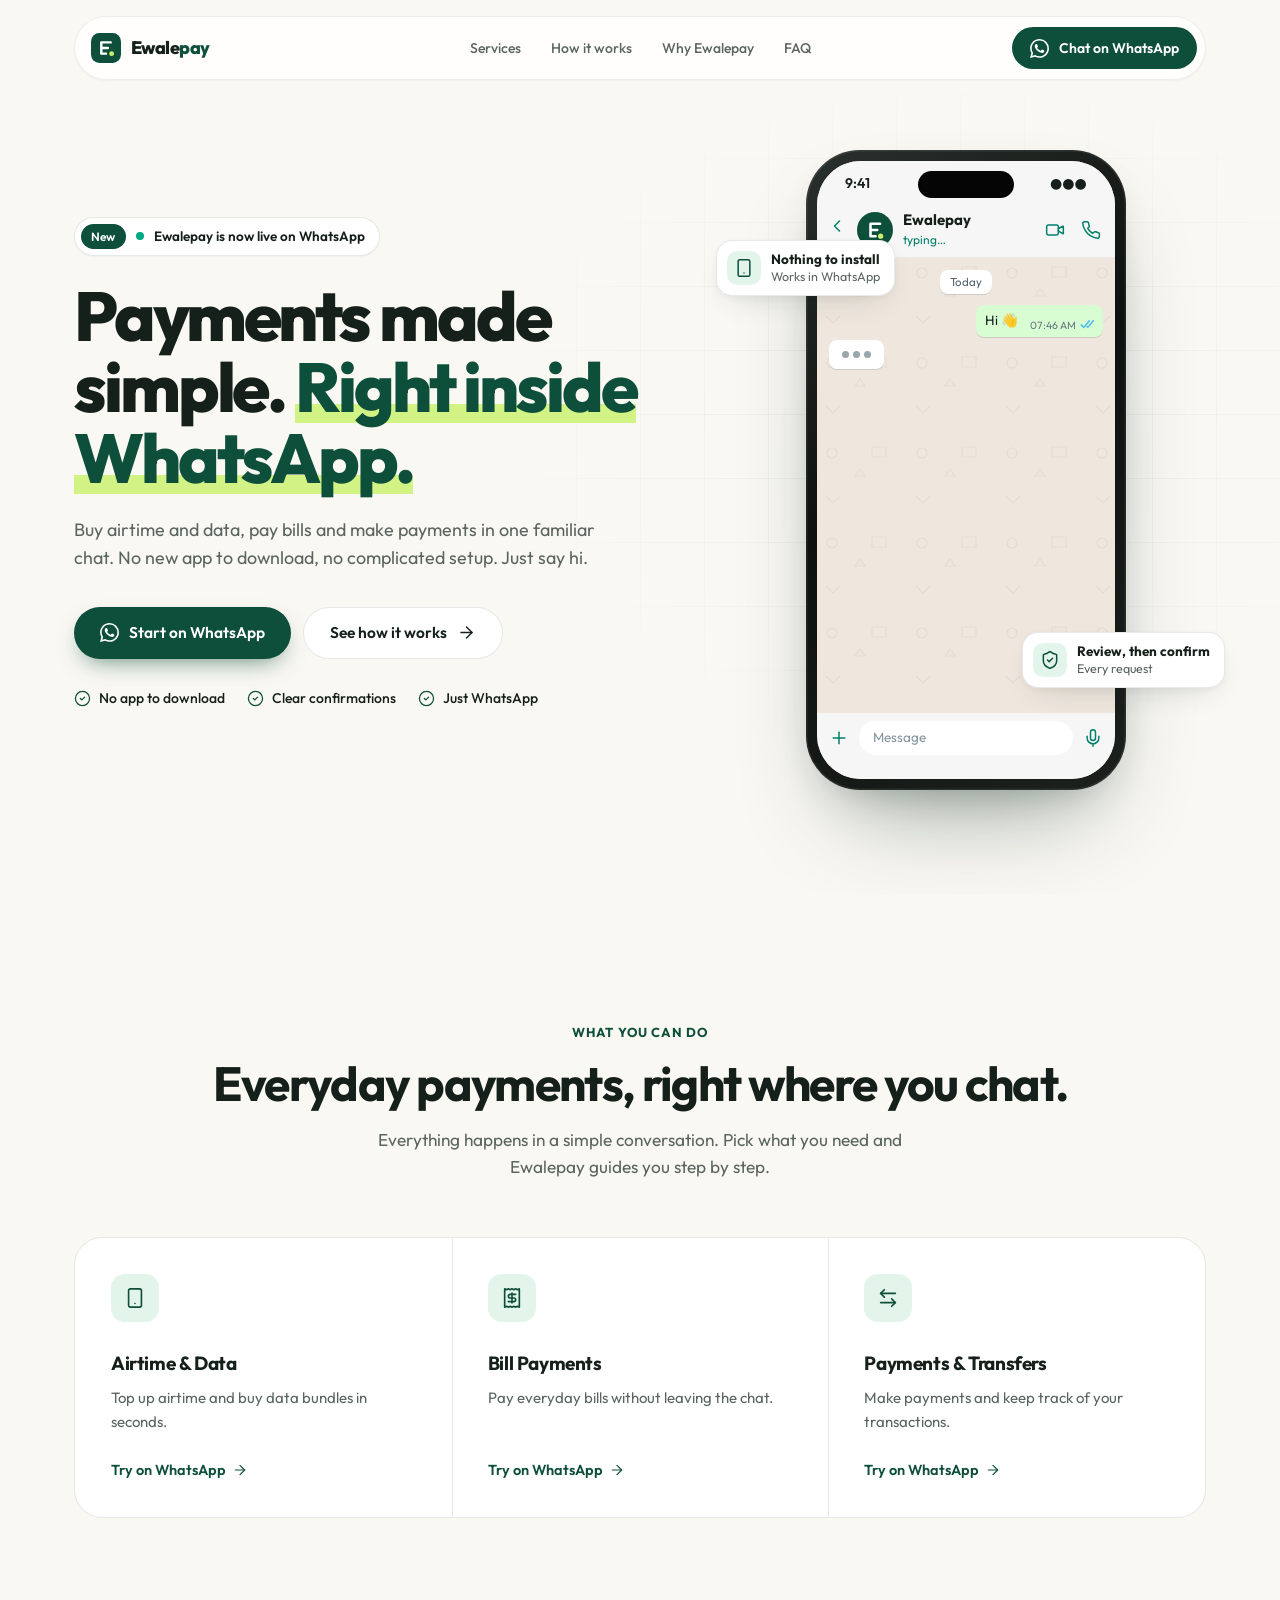
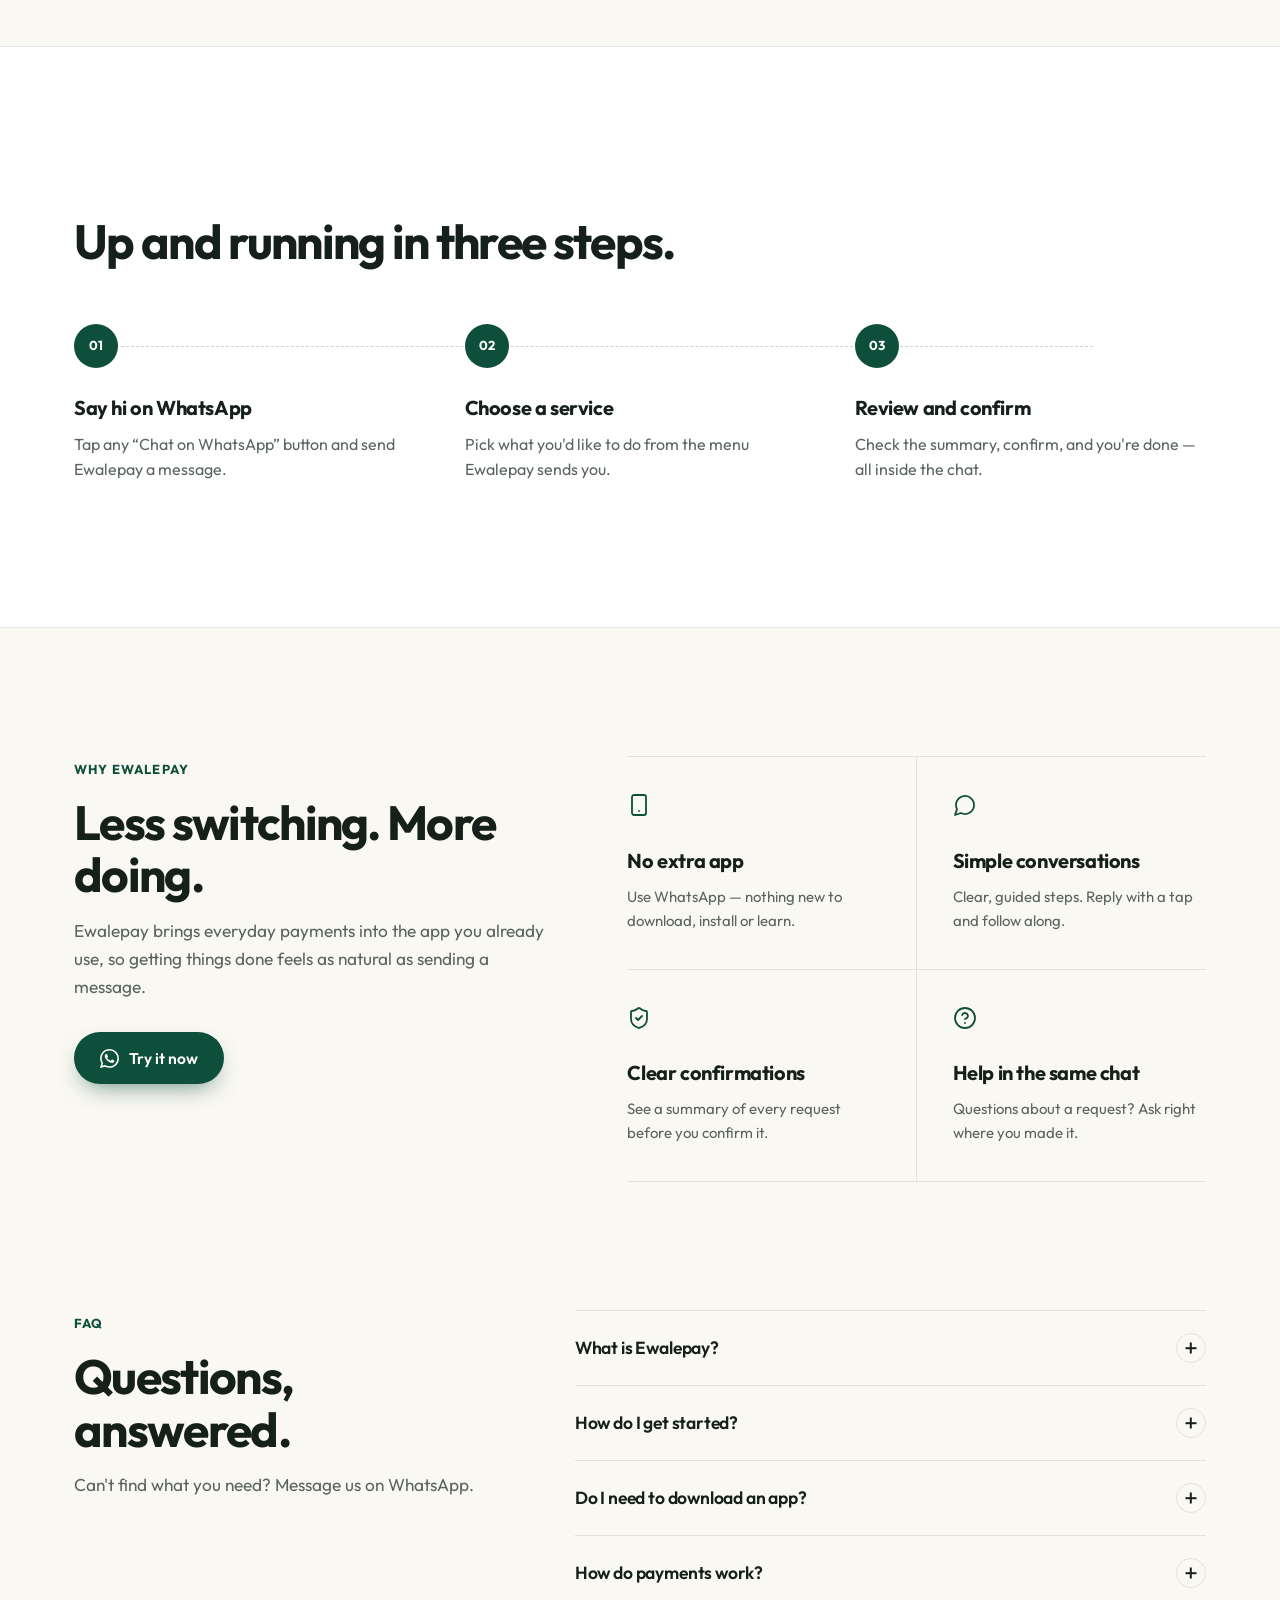
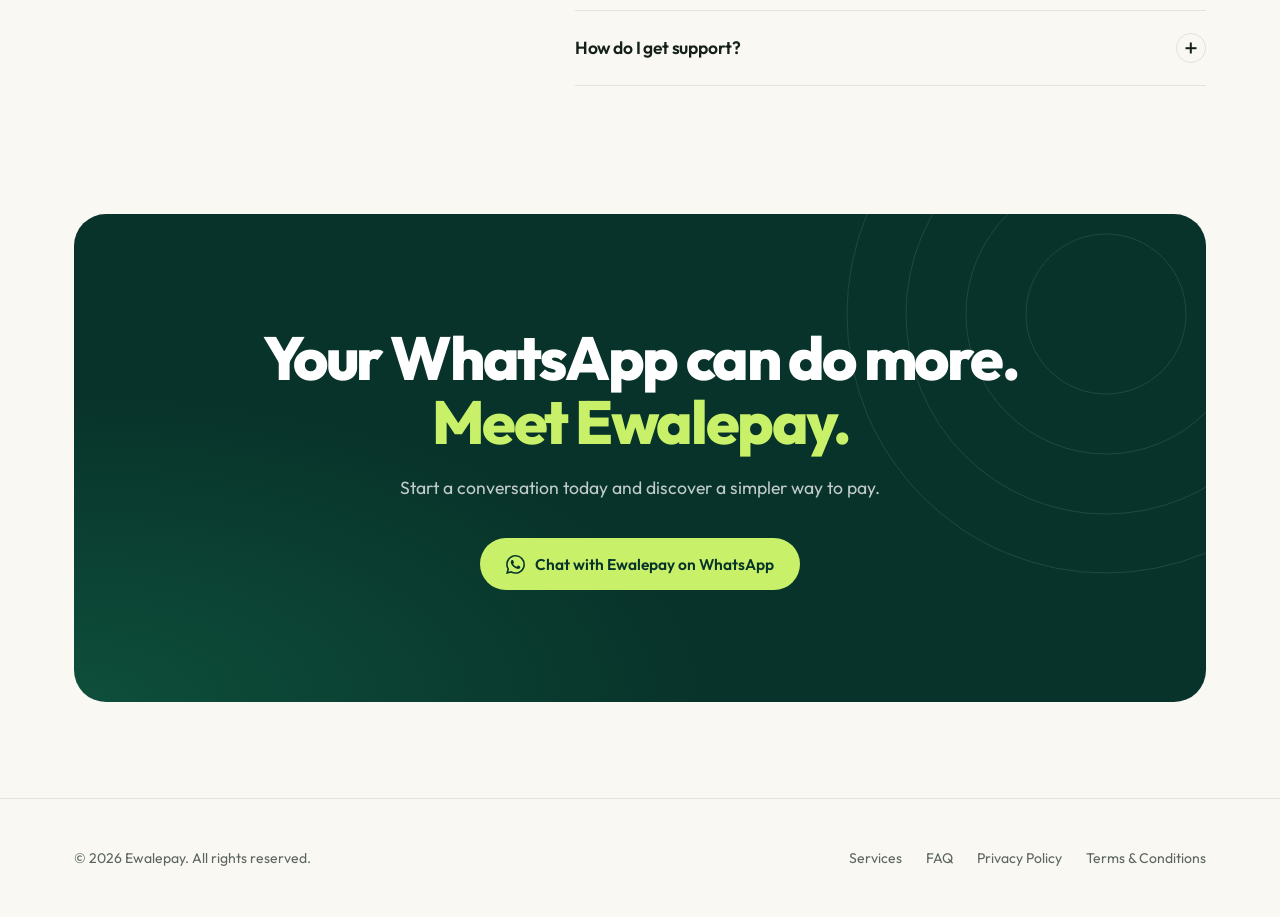
==== commit 5e2b6520: "+code refactoring and cleanup" ====
--- a/whatsapp-landing.html
+++ b/whatsapp-landing.html
@@ -1,246 +1,62 @@
 <!doctype html>
 <html lang="en">
+
 <head>
   <meta charset="utf-8" />
   <meta name="viewport" content="width=device-width, initial-scale=1" />
   <title>Ewalepay is now on WhatsApp — Pay, top up and more in one chat</title>
-  <meta name="description" content="Ewalepay is now live on WhatsApp. Buy airtime and data, pay bills and make payments in a simple chat. No app to download." />
+  <meta name="description"
+    content="Ewalepay is now live on WhatsApp. Buy airtime and data, pay bills and make payments in a simple chat. No app to download." />
   <meta name="theme-color" content="#0E4F3B" />
-  <link rel="icon" href="data:image/svg+xml,%3Csvg xmlns='http://www.w3.org/2000/svg' viewBox='0 0 32 32'%3E%3Crect width='32' height='32' rx='9' fill='%230E4F3B'/%3E%3Cpath d='M11 10v12M11 10h10M11 16h7M11 22h5' stroke='%23fff' stroke-width='2.6' stroke-linecap='round'/%3E%3Ccircle cx='22' cy='22' r='2.6' fill='%23C8F169'/%3E%3C/svg%3E" />
+  <link rel="icon"
+    href="data:image/svg+xml,%3Csvg xmlns='http://www.w3.org/2000/svg' viewBox='0 0 32 32'%3E%3Crect width='32' height='32' rx='9' fill='%230E4F3B'/%3E%3Cpath d='M11 10v12M11 10h10M11 16h7M11 22h5' stroke='%23fff' stroke-width='2.6' stroke-linecap='round'/%3E%3Ccircle cx='22' cy='22' r='2.6' fill='%23C8F169'/%3E%3C/svg%3E" />
   <link rel="preconnect" href="https://fonts.googleapis.com" />
   <link rel="preconnect" href="https://fonts.gstatic.com" crossorigin />
-  <link href="https://fonts.googleapis.com/css2?family=Plus+Jakarta+Sans:wght@400;500;600;700;800&display=swap" rel="stylesheet" />
-
-  <style>
-    :root {
-      --bg: #FAF8F3;
-      --surface: #FFFFFF;
-      --ink: #16201B;
-      --muted: #5B6560;
-      --brand: #0E4F3B;
-      --brand-dark: #08332A;
-      --accent: #C8F169;
-      --mint: #E3F4EA;
-      --line: rgba(22, 32, 27, .1);
-      --wa: #00A884;
-      --wa-teal: #008069;
-      --wa-bg: #EFE7DE;
-      --wa-out: #D9FDD3;
-      --shadow: 0 12px 32px -14px rgba(16, 40, 30, .2), 0 2px 6px rgba(16, 24, 20, .04);
-      --shadow-lg: 0 50px 100px -40px rgba(8, 40, 28, .45), 0 18px 40px -20px rgba(8, 40, 28, .25);
-      --ease: cubic-bezier(.22, .61, .36, 1);
-      --font: "Plus Jakarta Sans", system-ui, -apple-system, "Segoe UI", Roboto, sans-serif;
-    }
-
-    *, *::before, *::after { box-sizing: border-box; }
-    html { scroll-behavior: smooth; }
-    body { margin: 0; font-family: var(--font); color: var(--ink); background: var(--bg); line-height: 1.6; -webkit-font-smoothing: antialiased; overflow-x: hidden; }
-    h1, h2, h3, p { margin: 0; }
-    a { color: inherit; text-decoration: none; }
-    button { font: inherit; cursor: pointer; border: 0; background: none; color: inherit; padding: 0; }
-    svg { flex-shrink: 0; }
-    :focus-visible { outline: 2px solid var(--brand); outline-offset: 3px; border-radius: 8px; }
-    .container { max-width: 1180px; margin: 0 auto; padding: 0 24px; }
-    section[id] { scroll-margin-top: 80px; }
-
-    /* Buttons */
-    .btn { display: inline-flex; align-items: center; justify-content: center; gap: 10px; height: 52px; padding: 0 26px; border-radius: 999px; font-weight: 600; font-size: 15.5px; white-space: nowrap; transition: transform .2s var(--ease), background-color .2s, box-shadow .2s, border-color .2s; }
-    .btn svg { width: 19px; height: 19px; }
-    .btn:hover { transform: translateY(-1px); }
-    .btn-primary { background: var(--brand); color: #fff; box-shadow: 0 10px 24px -10px rgba(14, 79, 59, .7); }
-    .btn-primary:hover { background: var(--brand-dark); }
-    .btn-ghost { background: var(--surface); border: 1px solid var(--line); }
-    .btn-ghost:hover { border-color: rgba(22, 32, 27, .3); }
-    .btn-lime { background: var(--accent); color: var(--brand-dark); }
-    .btn-sm { height: 42px; padding: 0 18px; font-size: 14px; }
-
-    /* Nav */
-    .nav { position: sticky; top: 0; z-index: 50; height: 72px; border-bottom: 1px solid transparent; transition: background-color .3s, border-color .3s; }
-    .nav.scrolled { background: rgba(250, 248, 243, .85); backdrop-filter: saturate(180%) blur(14px); -webkit-backdrop-filter: saturate(180%) blur(14px); border-color: var(--line); }
-    .nav-inner { height: 100%; display: flex; align-items: center; justify-content: space-between; gap: 24px; }
-    .brand { display: inline-flex; align-items: center; gap: 10px; font-weight: 800; font-size: 20px; letter-spacing: -.03em; }
-    .brand svg { width: 32px; height: 32px; }
-    .brand b { color: var(--brand); font-weight: 800; }
-    .nav-links { display: flex; gap: 32px; font-size: 14.5px; font-weight: 500; color: var(--muted); }
-    .nav-links a:hover { color: var(--ink); }
-
-    /* Hero */
-    .hero { position: relative; padding: 56px 0 104px; overflow: hidden; }
-    .hero::before { content: ""; position: absolute; inset: 0; pointer-events: none; background-image: linear-gradient(var(--line) 1px, transparent 1px), linear-gradient(90deg, var(--line) 1px, transparent 1px); background-size: 64px 64px; -webkit-mask-image: radial-gradient(ellipse 55% 65% at 75% 40%, #000 10%, transparent 70%); mask-image: radial-gradient(ellipse 55% 65% at 75% 40%, #000 10%, transparent 70%); opacity: .6; }
-    .hero-grid { position: relative; display: grid; grid-template-columns: 1.1fr .9fr; gap: 64px; align-items: center; }
-    .launch-pill { display: inline-flex; align-items: center; gap: 10px; padding: 6px 14px 6px 6px; border-radius: 999px; background: var(--surface); border: 1px solid var(--line); font-size: 13.5px; font-weight: 600; box-shadow: 0 1px 2px rgba(0, 0, 0, .04); }
-    .launch-pill .tag { padding: 3px 10px; border-radius: 999px; background: var(--brand); color: #fff; font-size: 12px; letter-spacing: .02em; }
-    .live-dot { width: 8px; height: 8px; border-radius: 50%; background: var(--wa); box-shadow: 0 0 0 0 rgba(0, 168, 132, .5); animation: pulse 2s infinite; }
-    @keyframes pulse { 70% { box-shadow: 0 0 0 8px rgba(0, 168, 132, 0); } 100% { box-shadow: 0 0 0 0 rgba(0, 168, 132, 0); } }
-    .hero h1 { margin-top: 24px; font-size: clamp(2.6rem, 5.4vw, 4.4rem); line-height: 1.03; letter-spacing: -.045em; font-weight: 800; }
-    .hero h1 span { color: var(--brand); background: linear-gradient(transparent 70%, rgba(200, 241, 105, .8) 70%, rgba(200, 241, 105, .8) 92%, transparent 92%); -webkit-box-decoration-break: clone; box-decoration-break: clone; }
-    .lead { margin-top: 22px; font-size: clamp(1.05rem, 1.4vw, 1.2rem); color: var(--muted); max-width: 540px; }
-    .hero-ctas { margin-top: 34px; display: flex; flex-wrap: wrap; gap: 12px; }
-    .hero-trust { margin-top: 28px; display: flex; flex-wrap: wrap; gap: 8px 22px; padding: 0; list-style: none; font-size: 14px; font-weight: 500; }
-    .hero-trust li { display: inline-flex; align-items: center; gap: 8px; }
-    .hero-trust svg { width: 17px; height: 17px; color: var(--brand); }
-
-    /* Phone */
-    .hero-visual { position: relative; display: flex; justify-content: center; }
-    .hero-visual::before { content: ""; position: absolute; width: 115%; aspect-ratio: 1; top: 50%; left: 50%; transform: translate(-50%, -50%); background: radial-gradient(closest-side, var(--mint), transparent 70%); }
-    .phone { position: relative; width: min(320px, 86vw); height: 640px; padding: 11px; border-radius: 54px; background: linear-gradient(145deg, #2A302D, #0D110F 45%, #1C211E); box-shadow: var(--shadow-lg), inset 0 0 0 1.5px rgba(255, 255, 255, .08); }
-    .screen { position: relative; height: 100%; border-radius: 44px; overflow: hidden; display: flex; flex-direction: column; background: var(--wa-bg); }
-    .status { height: 44px; flex: none; display: flex; align-items: center; justify-content: space-between; padding: 0 28px; font-size: 14px; font-weight: 600; background: #F6F6F6; position: relative; }
-    .island { position: absolute; top: 10px; left: 50%; transform: translateX(-50%); width: 96px; height: 27px; border-radius: 20px; background: #050505; }
-    .wa-head { flex: none; display: flex; align-items: center; gap: 10px; padding: 6px 14px 9px 10px; background: #F6F6F6; border-bottom: 1px solid rgba(0, 0, 0, .06); }
-    .wa-head .back { color: var(--wa-teal); }
-    .avatar { width: 36px; height: 36px; border-radius: 50%; overflow: hidden; }
-    .wa-name { flex: 1; line-height: 1.2; }
-    .wa-name strong { display: block; font-size: 15px; }
-    .wa-name small { font-size: 12px; color: #667781; }
-    .wa-name small.typing { color: var(--wa-teal); }
-    .wa-head .icons { display: flex; gap: 16px; color: var(--wa-teal); }
-    .chat { flex: 1; overflow-y: auto; padding: 10px 12px; display: flex; flex-direction: column; gap: 3px; font-size: 13.5px; line-height: 1.4; color: #111B21; scrollbar-width: none; background-image: url("data:image/svg+xml,%3Csvg xmlns='http://www.w3.org/2000/svg' width='90' height='90'%3E%3Cg fill='none' stroke='%23000' stroke-opacity='.045' stroke-width='1.2'%3E%3Ccircle cx='15' cy='15' r='5'/%3E%3Cpath d='M55 9h14v10H55zM9 58l7 7 7-7M38 38l5-7 5 7z'/%3E%3C/g%3E%3C/svg%3E"); }
-    .chat::-webkit-scrollbar { display: none; }
-    .day { align-self: center; margin: 2px 0 8px; padding: 4px 10px; border-radius: 8px; background: #fff; font-size: 11.5px; color: #54656F; box-shadow: 0 1px .5px rgba(11, 20, 26, .13); }
-    .msg { position: relative; max-width: 84%; padding: 6px 8px 7px 9px; border-radius: 8px; box-shadow: 0 1px .5px rgba(11, 20, 26, .13); animation: msgIn .3s var(--ease) both; }
-    .msg.in { align-self: flex-start; background: #fff; }
-    .msg.out { align-self: flex-end; background: var(--wa-out); }
-    .msg .meta { float: right; margin: 7px 0 -5px 12px; font-size: 10.5px; color: #667781; display: inline-flex; gap: 3px; align-items: center; }
-    .msg .ticks { color: #53BDEB; display: inline-flex; }
-    .msg.typing { display: inline-flex; gap: 4px; padding: 11px 13px; }
-    .msg.typing i { width: 7px; height: 7px; border-radius: 50%; background: #9AA6AC; animation: blink 1.2s infinite; }
-    .msg.typing i:nth-child(2) { animation-delay: .15s; }
-    .msg.typing i:nth-child(3) { animation-delay: .3s; }
-    .opts { align-self: flex-start; width: 84%; display: flex; flex-direction: column; gap: 2px; animation: msgIn .35s var(--ease) both; }
-    .opts span { padding: 9px; border-radius: 8px; background: #fff; text-align: center; color: var(--wa-teal); font-weight: 600; font-size: 13px; box-shadow: 0 1px .5px rgba(11, 20, 26, .13); }
-    .opts span.chosen { background: #E7F6EF; }
-    @keyframes msgIn { from { opacity: 0; transform: translateY(6px); } }
-    @keyframes blink { 30% { opacity: 1; transform: translateY(-3px); } 0%, 60%, 100% { opacity: .35; } }
-    .wa-input { flex: none; display: flex; align-items: center; gap: 10px; padding: 8px 12px 24px; background: #F6F6F6; color: var(--wa-teal); }
-    .wa-input div { flex: 1; height: 34px; border-radius: 18px; background: #fff; padding: 0 14px; display: flex; align-items: center; font-size: 13.5px; color: #8696A0; }
-
-    .chip { position: absolute; z-index: 2; display: flex; align-items: center; gap: 10px; padding: 10px 14px 10px 10px; border-radius: 16px; background: var(--surface); border: 1px solid var(--line); box-shadow: var(--shadow); font-size: 12.5px; line-height: 1.3; animation: floaty 7s ease-in-out infinite; }
-    .chip strong { display: block; font-size: 13.5px; }
-    .chip span { color: var(--muted); }
-    .chip .ic { width: 34px; height: 34px; border-radius: 10px; display: grid; place-items: center; background: var(--mint); color: var(--brand); }
-    .chip-a { top: 14%; left: -2%; }
-    .chip-b { bottom: 16%; right: -4%; animation-delay: -3.5s; }
-    @keyframes floaty { 50% { transform: translateY(-8px); } }
-
-    /* Sections */
-    .section { padding: clamp(80px, 10vw, 128px) 0; }
-    .kicker { font-size: 13px; font-weight: 700; letter-spacing: .09em; text-transform: uppercase; color: var(--brand); }
-    .h2 { margin-top: 14px; font-size: clamp(2rem, 3.8vw, 3rem); line-height: 1.1; letter-spacing: -.035em; font-weight: 700; }
-    .sub { margin-top: 16px; color: var(--muted); font-size: 1.08rem; max-width: 560px; }
-    .head { margin-bottom: 56px; }
-    .head.center { text-align: center; display: flex; flex-direction: column; align-items: center; }
-
-    /* Services */
-    .services { display: grid; grid-template-columns: repeat(3, 1fr); background: var(--surface); border: 1px solid var(--line); border-radius: 28px; overflow: hidden; }
-    .service { display: flex; flex-direction: column; padding: 36px; box-shadow: 1px 0 0 var(--line), 0 1px 0 var(--line); transition: background-color .3s; }
-    .service:hover { background: #FCFBF8; }
-    .service .ic { width: 48px; height: 48px; border-radius: 14px; display: grid; place-items: center; background: var(--mint); color: var(--brand); transition: background-color .3s, color .3s, transform .3s var(--ease); }
-    .service:hover .ic { background: var(--brand); color: var(--accent); transform: translateY(-3px); }
-    .service h3 { margin-top: 26px; font-size: 19px; letter-spacing: -.02em; }
-    .service p { margin-top: 8px; color: var(--muted); font-size: 15px; }
-    .service a { margin-top: auto; padding-top: 24px; display: inline-flex; align-items: center; gap: 6px; font-weight: 600; font-size: 14.5px; color: var(--brand); }
-    .service a svg { transition: transform .25s var(--ease); }
-    .service:hover a svg { transform: translateX(4px); }
-
-    /* Steps */
-    .how { background: var(--surface); border-block: 1px solid var(--line); }
-    .steps { display: grid; grid-template-columns: repeat(3, 1fr); gap: 40px; position: relative; padding: 0; list-style: none; }
-    .steps::before { content: ""; position: absolute; top: 22px; left: 22px; right: 10%; border-top: 1px dashed rgba(22, 32, 27, .2); }
-    .step-num { position: relative; width: 44px; height: 44px; border-radius: 50%; display: grid; place-items: center; background: var(--brand); color: #fff; font-size: 13px; font-weight: 700; }
-    .step h3 { margin-top: 24px; font-size: 20px; letter-spacing: -.02em; }
-    .step p { margin-top: 8px; color: var(--muted); max-width: 32ch; }
-
-    /* Why */
-    .why-grid { display: grid; grid-template-columns: .9fr 1.1fr; gap: 80px; align-items: start; }
-    .benefits { display: grid; grid-template-columns: 1fr 1fr; border-top: 1px solid var(--line); }
-    .benefit { padding: 36px 32px 36px 0; border-bottom: 1px solid var(--line); }
-    .benefit:nth-child(odd) { border-right: 1px solid var(--line); }
-    .benefit:nth-child(even) { padding-left: 36px; padding-right: 0; }
-    .benefit svg { color: var(--brand); }
-    .benefit h3 { margin-top: 20px; font-size: 20px; letter-spacing: -.02em; }
-    .benefit p { margin-top: 8px; color: var(--muted); font-size: 15px; }
-
-    /* FAQ */
-    .faq-grid { display: grid; grid-template-columns: .8fr 1.2fr; gap: 80px; align-items: start; }
-    .faq-list { border-top: 1px solid var(--line); }
-    .faq-item { border-bottom: 1px solid var(--line); }
-    .faq-q { width: 100%; display: flex; justify-content: space-between; align-items: center; gap: 20px; padding: 22px 0; text-align: left; font-size: 17.5px; font-weight: 600; letter-spacing: -.01em; }
-    .faq-q:hover { color: var(--brand); }
-    .faq-q .pm { position: relative; width: 30px; height: 30px; border-radius: 50%; border: 1px solid var(--line); flex: none; transition: background-color .3s, color .3s; }
-    .faq-q .pm::before, .faq-q .pm::after { content: ""; position: absolute; top: 50%; left: 50%; width: 11px; height: 1.6px; background: currentColor; transform: translate(-50%, -50%); transition: transform .3s var(--ease); }
-    .faq-q .pm::after { transform: translate(-50%, -50%) rotate(90deg); }
-    .faq-item.open .pm { background: var(--brand); color: #fff; border-color: var(--brand); }
-    .faq-item.open .pm::after { transform: translate(-50%, -50%); }
-    .faq-a { display: grid; grid-template-rows: 0fr; transition: grid-template-rows .35s var(--ease); }
-    .faq-a > div { overflow: hidden; }
-    .faq-item.open .faq-a { grid-template-rows: 1fr; }
-    .faq-a p { padding-bottom: 24px; color: var(--muted); max-width: 60ch; }
-
-    /* Final CTA */
-    .final { padding-bottom: 96px; }
-    .final-panel { position: relative; overflow: hidden; padding: clamp(60px, 9vw, 112px) 32px; border-radius: 32px; text-align: center; color: #fff; background: var(--brand-dark); background-image: radial-gradient(ellipse 80% 90% at 0% 100%, var(--brand), transparent 70%); }
-    .final-panel .rings { position: absolute; right: -160px; top: -160px; width: 520px; opacity: .1; }
-    .final-panel h2 { position: relative; font-size: clamp(2.2rem, 5vw, 3.8rem); line-height: 1.05; letter-spacing: -.04em; font-weight: 800; max-width: 760px; margin: 0 auto; }
-    .final-panel h2 em { font-style: normal; color: var(--accent); }
-    .final-panel p { position: relative; margin: 20px auto 0; max-width: 500px; color: rgba(255, 255, 255, .75); font-size: 1.1rem; }
-    .final-panel .btn { position: relative; margin-top: 36px; }
-
-    /* Footer */
-    .footer { padding: 48px 0; border-top: 1px solid var(--line); }
-    .footer-inner { display: flex; flex-wrap: wrap; align-items: center; justify-content: space-between; gap: 20px; font-size: 14px; color: var(--muted); }
-    .footer nav { display: flex; flex-wrap: wrap; gap: 24px; }
-    .footer a:hover { color: var(--ink); }
-
-    .fab { position: fixed; right: 20px; bottom: 20px; z-index: 40; width: 58px; height: 58px; border-radius: 50%; display: grid; place-items: center; background: var(--wa); color: #fff; box-shadow: 0 14px 30px -10px rgba(0, 120, 90, .6); opacity: 0; visibility: hidden; transform: translateY(14px); transition: opacity .3s, transform .3s var(--ease), visibility .3s; }
-    .fab.show { opacity: 1; visibility: visible; transform: none; }
-    .fab svg { width: 28px; height: 28px; }
-
-    .reveal { opacity: 0; transform: translateY(16px); transition: opacity .7s var(--ease), transform .7s var(--ease); transition-delay: var(--d, 0ms); }
-    .reveal.in { opacity: 1; transform: none; }
-
-    @media (max-width: 960px) {
-      .nav-links { display: none; }
-      .hero-grid, .why-grid, .faq-grid { grid-template-columns: 1fr; gap: 48px; }
-      .services { grid-template-columns: 1fr 1fr; }
-    }
-    @media (max-width: 680px) {
-      .services, .benefits { grid-template-columns: 1fr; }
-      .benefit, .benefit:nth-child(even) { padding: 28px 0; border-right: 0 !important; }
-      .steps { grid-template-columns: 1fr; gap: 36px; }
-      .steps::before { top: 22px; bottom: 22px; left: 22px; right: auto; border-top: 0; border-left: 1px dashed rgba(22, 32, 27, .2); }
-      .step { padding-left: 68px; position: relative; }
-      .step-num { position: absolute; left: 0; top: 0; }
-      .step h3 { margin-top: 8px; }
-      .hero-ctas .btn { width: 100%; }
-      .chip { display: none; }
-      .phone { height: 580px; }
-      .nav .btn-sm .label { display: none; }
-      .nav .btn-sm { width: 42px; padding: 0; }
-    }
-    @media (prefers-reduced-motion: reduce) {
-      html { scroll-behavior: auto; }
-      *, *::before, *::after { animation: none !important; transition: none !important; }
-      .reveal { opacity: 1; transform: none; }
-    }
-  </style>
+  <link href="https://fonts.googleapis.com/css2?family=Outfit:wght@400;500;600;700;800&display=swap"
+    rel="stylesheet" />
+
+
+  <link rel="stylesheet" href="css/base.css" />
+  <link rel="stylesheet" href="css/nav.css" />
+  <link rel="stylesheet" href="css/hero.css" />
+  <link rel="stylesheet" href="css/sections.css" />
+  <link rel="stylesheet" href="css/services.css" />
+  <link rel="stylesheet" href="css/steps.css" />
+  <link rel="stylesheet" href="css/why.css" />
+  <link rel="stylesheet" href="css/faq.css" />
+  <link rel="stylesheet" href="css/cta.css" />
+  <link rel="stylesheet" href="css/footer.css" />
+  <link rel="stylesheet" href="css/responsive.css" />
+
 </head>
 
 <body>
   <!-- NAV -->
   <header class="nav" id="nav">
-    <div class="container nav-inner">
-      <a href="#top" class="brand" aria-label="Ewalepay home">
-        <svg viewBox="0 0 32 32" aria-hidden="true"><rect width="32" height="32" rx="9" fill="#0E4F3B" /><path d="M11 10v12M11 10h10M11 16h7M11 22h5" stroke="#fff" stroke-width="2.6" stroke-linecap="round" /><circle cx="22" cy="22" r="2.6" fill="#C8F169" /></svg>
-        <span>Ewale<b>pay</b></span>
-      </a>
-      <nav class="nav-links" aria-label="Primary">
-        <a href="#services">What you can do</a>
-        <a href="#how">How it works</a>
-        <a href="#why">Why Ewalepay</a>
-        <a href="#faq">FAQ</a>
-      </nav>
-      <a class="btn btn-primary btn-sm" data-wa aria-label="Chat on WhatsApp"><i data-icon="whatsapp"></i><span class="label">Chat on WhatsApp</span></a>
+    <div class="container">
+      <div class="nav-bar">
+        <a href="#top" class="brand" aria-label="Ewalepay home">
+          <svg viewBox="0 0 32 32" aria-hidden="true">
+            <rect width="32" height="32" rx="9" fill="#0E4F3B" />
+            <path d="M11 10v12M11 10h10M11 16h7M11 22h5" stroke="#fff" stroke-width="2.6" stroke-linecap="round" />
+            <circle cx="22" cy="22" r="2.6" fill="#C8F169" />
+          </svg>
+          <span>Ewale<b>pay</b></span>
+        </a>
+        <nav class="nav-links" id="navMenu" aria-label="Primary">
+          <span class="nav-indicator" aria-hidden="true"></span>
+          <a href="#services">Services</a>
+          <a href="#how">How it works</a>
+          <a href="#why">Why Ewalepay</a>
+          <a href="#faq">FAQ</a>
+        </nav>
+        <div class="nav-actions">
+          <a class="btn btn-primary btn-sm" data-wa aria-label="Chat on WhatsApp"><i data-icon="whatsapp"></i><span
+              class="label">Chat on WhatsApp</span></a>
+          <button class="nav-toggle" type="button" aria-expanded="false" aria-controls="navMenu"
+            aria-label="Open menu"><span></span><span></span></button>
+        </div>
+      </div>
     </div>
   </header>
 
@@ -249,9 +65,11 @@
     <section class="hero">
       <div class="container hero-grid">
         <div>
-          <span class="launch-pill reveal"><span class="tag">New</span><span class="live-dot"></span>Ewalepay is now live on WhatsApp</span>
+          <span class="launch-pill reveal"><span class="tag">New</span><span class="live-dot"></span>Ewalepay is now
+            live on WhatsApp</span>
           <h1 class="reveal" style="--d:60ms">Payments made simple. <span>Right inside WhatsApp.</span></h1>
-          <p class="lead reveal" style="--d:120ms">Buy airtime and data, pay bills and make payments in one familiar chat. No new app to download, no complicated setup. Just say hi.</p>
+          <p class="lead reveal" style="--d:120ms">Buy airtime and data, pay bills and make payments in one familiar
+            chat. No new app to download, no complicated setup. Just say hi.</p>
           <div class="hero-ctas reveal" style="--d:180ms">
             <a class="btn btn-primary" data-wa><i data-icon="whatsapp"></i>Start on WhatsApp</a>
             <a class="btn btn-ghost" href="#how">See how it works <i data-icon="arrow"></i></a>
@@ -264,19 +82,30 @@
         </div>
 
         <div class="hero-visual reveal" style="--d:150ms">
-          <div class="chip chip-a" aria-hidden="true"><span class="ic"><i data-icon="phone"></i></span><div><strong>Nothing to install</strong><span>Works in WhatsApp</span></div></div>
-          <div class="chip chip-b" aria-hidden="true"><span class="ic"><i data-icon="shield"></i></span><div><strong>Review, then confirm</strong><span>Every request</span></div></div>
+          <div class="chip chip-a" aria-hidden="true"><span class="ic"><i data-icon="phone"></i></span>
+            <div><strong>Nothing to install</strong><span>Works in WhatsApp</span></div>
+          </div>
+          <div class="chip chip-b" aria-hidden="true"><span class="ic"><i data-icon="shield"></i></span>
+            <div><strong>Review, then confirm</strong><span>Every request</span></div>
+          </div>
           <div class="phone" role="img" aria-label="A WhatsApp conversation with Ewalepay showing a menu of services">
             <div class="screen">
               <div class="status" aria-hidden="true"><span>9:41</span><span class="island"></span><span>●●●</span></div>
               <div class="wa-head">
                 <span class="back"><i data-icon="chev"></i></span>
-                <span class="avatar"><svg viewBox="0 0 32 32"><rect width="32" height="32" fill="#0E4F3B" /><path d="M12 10.5v11M12 10.5h8.5M12 16h6M12 21.5h4.5" stroke="#fff" stroke-width="2.3" stroke-linecap="round" /><circle cx="21" cy="21.5" r="2.3" fill="#C8F169" /></svg></span>
+                <span class="avatar"><svg viewBox="0 0 32 32">
+                    <rect width="32" height="32" fill="#0E4F3B" />
+                    <path d="M12 10.5v11M12 10.5h8.5M12 16h6M12 21.5h4.5" stroke="#fff" stroke-width="2.3"
+                      stroke-linecap="round" />
+                    <circle cx="21" cy="21.5" r="2.3" fill="#C8F169" />
+                  </svg></span>
                 <div class="wa-name"><strong>Ewalepay</strong><small id="waStatus">online</small></div>
                 <div class="icons"><i data-icon="video"></i><i data-icon="call"></i></div>
               </div>
               <div class="chat" id="chat"></div>
-              <div class="wa-input"><i data-icon="plus"></i><div>Message</div><i data-icon="mic"></i></div>
+              <div class="wa-input"><i data-icon="plus"></i>
+                <div>Message</div><i data-icon="mic"></i>
+              </div>
             </div>
           </div>
         </div>
@@ -289,7 +118,8 @@
         <div class="head center">
           <span class="kicker reveal">What you can do</span>
           <h2 class="h2 reveal" style="--d:60ms">Everyday payments, right where you chat.</h2>
-          <p class="sub reveal" style="--d:120ms">Everything happens in a simple conversation. Pick what you need and Ewalepay guides you step by step.</p>
+          <p class="sub reveal" style="--d:120ms">Everything happens in a simple conversation. Pick what you need and
+            Ewalepay guides you step by step.</p>
         </div>
         <div class="services" id="servicesGrid"></div>
       </div>
@@ -303,9 +133,18 @@
           <h2 class="h2 reveal" style="--d:60ms">Up and running in three steps.</h2>
         </div>
         <ol class="steps">
-          <li class="step reveal"><span class="step-num">01</span><h3>Say hi on WhatsApp</h3><p>Tap any “Chat on WhatsApp” button and send Ewalepay a message.</p></li>
-          <li class="step reveal" style="--d:100ms"><span class="step-num">02</span><h3>Choose a service</h3><p>Pick what you'd like to do from the menu Ewalepay sends you.</p></li>
-          <li class="step reveal" style="--d:200ms"><span class="step-num">03</span><h3>Review and confirm</h3><p>Check the summary, confirm, and you're done — all inside the chat.</p></li>
+          <li class="step reveal"><span class="step-num">01</span>
+            <h3>Say hi on WhatsApp</h3>
+            <p>Tap any “Chat on WhatsApp” button and send Ewalepay a message.</p>
+          </li>
+          <li class="step reveal" style="--d:100ms"><span class="step-num">02</span>
+            <h3>Choose a service</h3>
+            <p>Pick what you'd like to do from the menu Ewalepay sends you.</p>
+          </li>
+          <li class="step reveal" style="--d:200ms"><span class="step-num">03</span>
+            <h3>Review and confirm</h3>
+            <p>Check the summary, confirm, and you're done — all inside the chat.</p>
+          </li>
         </ol>
       </div>
     </section>
@@ -316,14 +155,28 @@
         <div>
           <span class="kicker reveal">Why Ewalepay</span>
           <h2 class="h2 reveal" style="--d:60ms">Less switching. More doing.</h2>
-          <p class="sub reveal" style="--d:120ms">Ewalepay brings everyday payments into the app you already use, so getting things done feels as natural as sending a message.</p>
-          <div class="reveal" style="--d:180ms; margin-top:32px"><a class="btn btn-primary" data-wa><i data-icon="whatsapp"></i>Try it now</a></div>
+          <p class="sub reveal" style="--d:120ms">Ewalepay brings everyday payments into the app you already use, so
+            getting things done feels as natural as sending a message.</p>
+          <div class="reveal" style="--d:180ms; margin-top:32px"><a class="btn btn-primary" data-wa><i
+                data-icon="whatsapp"></i>Try it now</a></div>
         </div>
         <div class="benefits">
-          <div class="benefit reveal"><i data-icon="phone" data-size="24"></i><h3>No extra app</h3><p>Use WhatsApp — nothing new to download, install or learn.</p></div>
-          <div class="benefit reveal" style="--d:80ms"><i data-icon="chat" data-size="24"></i><h3>Simple conversations</h3><p>Clear, guided steps. Reply with a tap and follow along.</p></div>
-          <div class="benefit reveal"><i data-icon="shield" data-size="24"></i><h3>Clear confirmations</h3><p>See a summary of every request before you confirm it.</p></div>
-          <div class="benefit reveal" style="--d:80ms"><i data-icon="help" data-size="24"></i><h3>Help in the same chat</h3><p>Questions about a request? Ask right where you made it.</p></div>
+          <div class="benefit reveal"><i data-icon="phone" data-size="24"></i>
+            <h3>No extra app</h3>
+            <p>Use WhatsApp — nothing new to download, install or learn.</p>
+          </div>
+          <div class="benefit reveal" style="--d:80ms"><i data-icon="chat" data-size="24"></i>
+            <h3>Simple conversations</h3>
+            <p>Clear, guided steps. Reply with a tap and follow along.</p>
+          </div>
+          <div class="benefit reveal"><i data-icon="shield" data-size="24"></i>
+            <h3>Clear confirmations</h3>
+            <p>See a summary of every request before you confirm it.</p>
+          </div>
+          <div class="benefit reveal" style="--d:80ms"><i data-icon="help" data-size="24"></i>
+            <h3>Help in the same chat</h3>
+            <p>Questions about a request? Ask right where you made it.</p>
+          </div>
         </div>
       </div>
     </section>
@@ -344,7 +197,12 @@
     <section class="final">
       <div class="container">
         <div class="final-panel reveal">
-          <svg class="rings" viewBox="0 0 520 520" fill="none" stroke="#fff" aria-hidden="true"><circle cx="260" cy="260" r="259" /><circle cx="260" cy="260" r="200" /><circle cx="260" cy="260" r="140" /><circle cx="260" cy="260" r="80" /></svg>
+          <svg class="rings" viewBox="0 0 520 520" fill="none" stroke="#fff" aria-hidden="true">
+            <circle cx="260" cy="260" r="259" />
+            <circle cx="260" cy="260" r="200" />
+            <circle cx="260" cy="260" r="140" />
+            <circle cx="260" cy="260" r="80" />
+          </svg>
           <h2>Your WhatsApp can do more. <em>Meet Ewalepay.</em></h2>
           <p>Start a conversation today and discover a simpler way to pay.</p>
           <a class="btn btn-lime" data-wa><i data-icon="whatsapp"></i>Chat with Ewalepay on WhatsApp</a>
@@ -367,145 +225,7 @@
 
   <a class="fab" id="fab" data-wa aria-label="Chat on WhatsApp"><i data-icon="whatsapp"></i></a>
 
-  <script>
-    /* =========================================================
-       CONFIG — edit here. PLACEHOLDER values must be replaced.
-       ========================================================= */
-    const CONFIG = {
-      // PLACEHOLDER: official WhatsApp number, international format, digits only.
-      whatsappNumber: "",
-      defaultMessage: "Hi Ewalepay 👋",
-      privacyUrl: "#", // PLACEHOLDER
-      termsUrl: "#",   // PLACEHOLDER
-      // Only list services Ewalepay actually supports.
-      services: [
-        { icon: "phone", title: "Airtime & Data", text: "Top up airtime and buy data bundles in seconds.", message: "Hi Ewalepay, I'd like to buy airtime or data." },
-        { icon: "receipt", title: "Bill Payments", text: "Pay everyday bills without leaving the chat.", message: "Hi Ewalepay, I'd like to pay a bill." },
-        { icon: "swap", title: "Payments & Transfers", text: "Make payments and keep track of your transactions.", message: "Hi Ewalepay, I'd like to make a payment." },
-      ],
-      faqs: [
-        { q: "What is Ewalepay?", a: "Ewalepay is a payments assistant on WhatsApp. You chat with it to buy airtime and data, pay bills and make payments — all in one conversation." },
-        { q: "How do I get started?", a: "Tap any “Chat on WhatsApp” button on this page and send a message like “Hi”. Ewalepay will reply with the options available to you." },
-        { q: "Do I need to download an app?", a: "No. If you have WhatsApp, you already have everything you need." },
-        { q: "How do payments work?", a: "Ewalepay guides you step by step and shows a clear summary for you to review before you confirm. Available payment options are shown in the chat." },
-        { q: "How do I get support?", a: "Message us on WhatsApp and our team will help with any question about your requests." },
-      ],
-    };
-
-    (() => {
-      const $ = (s, r = document) => r.querySelector(s);
-      const $$ = (s, r = document) => [...r.querySelectorAll(s)];
-      const esc = (s) => String(s).replace(/[&<>"']/g, (c) => ({ "&": "&amp;", "<": "&lt;", ">": "&gt;", '"': "&quot;", "'": "&#39;" }[c]));
-
-      const PATHS = {
-        arrow: '<path d="M5 12h14"/><path d="m12 5 7 7-7 7"/>',
-        check: '<circle cx="12" cy="12" r="10"/><path d="m9 12 2 2 4-4"/>',
-        chev: '<path d="m15 18-6-6 6-6"/>',
-        phone: '<rect width="14" height="20" x="5" y="2" rx="2"/><path d="M12 18h.01"/>',
-        receipt: '<path d="M4 2v20l2-1 2 1 2-1 2 1 2-1 2 1 2-1 2 1V2l-2 1-2-1-2 1-2-1-2 1-2-1-2 1Z"/><path d="M16 8h-6a2 2 0 1 0 0 4h4a2 2 0 1 1 0 4H8"/><path d="M12 17.5v-11"/>',
-        swap: '<path d="M8 3 4 7l4 4"/><path d="M4 7h16"/><path d="m16 21 4-4-4-4"/><path d="M20 17H4"/>',
-        shield: '<path d="M20 13c0 5-3.5 7.5-7.66 8.95a1 1 0 0 1-.67-.01C7.5 20.5 4 18 4 13V6a1 1 0 0 1 1-1c2 0 4.5-1.2 6.24-2.72a1.17 1.17 0 0 1 1.52 0C14.51 3.81 17 5 19 5a1 1 0 0 1 1 1z"/><path d="m9 12 2 2 4-4"/>',
-        chat: '<path d="M7.9 20A9 9 0 1 0 4 16.1L2 22Z"/>',
-        help: '<circle cx="12" cy="12" r="10"/><path d="M9.09 9a3 3 0 0 1 5.83 1c0 2-3 3-3 3"/><path d="M12 17h.01"/>',
-        video: '<path d="m16 13 5.223 3.482a.5.5 0 0 0 .777-.416V7.87a.5.5 0 0 0-.752-.432L16 10.5"/><rect x="2" y="6" width="14" height="12" rx="2"/>',
-        call: '<path d="M22 16.92v3a2 2 0 0 1-2.18 2 19.79 19.79 0 0 1-8.63-3.07 19.5 19.5 0 0 1-6-6 19.79 19.79 0 0 1-3.07-8.67A2 2 0 0 1 4.11 2h3a2 2 0 0 1 2 1.72 12.84 12.84 0 0 0 .7 2.81 2 2 0 0 1-.45 2.11L8.09 9.91a16 16 0 0 0 6 6l1.27-1.27a2 2 0 0 1 2.11-.45 12.84 12.84 0 0 0 2.81.7A2 2 0 0 1 22 16.92z"/>',
-        plus: '<path d="M5 12h14"/><path d="M12 5v14"/>',
-        mic: '<path d="M12 2a3 3 0 0 0-3 3v7a3 3 0 0 0 6 0V5a3 3 0 0 0-3-3Z"/><path d="M19 10v2a7 7 0 0 1-14 0v-2"/><line x1="12" x2="12" y1="19" y2="22"/>',
-      };
-      const WA = "M17.472 14.382c-.297-.149-1.758-.867-2.03-.967-.273-.099-.471-.148-.67.15-.197.297-.767.966-.94 1.164-.173.199-.347.223-.644.075-.297-.15-1.255-.463-2.39-1.475-.883-.788-1.48-1.761-1.653-2.059-.173-.297-.018-.458.13-.606.134-.133.298-.347.446-.52.149-.174.198-.298.298-.497.099-.198.05-.371-.025-.52-.075-.149-.669-1.612-.916-2.207-.242-.579-.487-.5-.669-.51-.173-.008-.371-.01-.57-.01-.198 0-.52.074-.792.372-.272.297-1.04 1.016-1.04 2.479 0 1.462 1.065 2.875 1.213 3.074.149.198 2.096 3.2 5.077 4.487.709.306 1.262.489 1.694.625.712.227 1.36.195 1.871.118.571-.085 1.758-.719 2.006-1.413.248-.694.248-1.289.173-1.413-.074-.124-.272-.198-.57-.347m-5.421 7.403h-.004a9.87 9.87 0 0 1-5.031-1.378l-.361-.214-3.741.982.998-3.648-.235-.374a9.86 9.86 0 0 1-1.51-5.26c.001-5.45 4.436-9.884 9.888-9.884 2.64 0 5.122 1.03 6.988 2.898a9.825 9.825 0 0 1 2.893 6.994c-.003 5.45-4.437 9.884-9.885 9.884m8.413-18.297A11.815 11.815 0 0 0 12.05 0C5.495 0 .16 5.335.157 11.892c0 2.096.547 4.142 1.588 5.945L.057 24l6.305-1.654a11.882 11.882 0 0 0 5.683 1.448h.005c6.554 0 11.89-5.335 11.893-11.893a11.821 11.821 0 0 0-3.48-8.413Z";
-      const TICKS = '<svg width="16" height="11" viewBox="0 0 16 11" fill="currentColor"><path d="M11.07.65 10.4.06a.37.37 0 0 0-.52.03L4.84 6.26 2.58 4.13a.37.37 0 0 0-.52.01l-.6.62a.37.37 0 0 0 .01.53l3.04 2.87c.15.14.39.13.53-.02L11.1 1.17a.37.37 0 0 0-.03-.52Z"/><path d="M15.07.65 14.4.06a.37.37 0 0 0-.52.03L8.84 6.26l-.9-.85-.95 1.12 1.6 1.51c.15.14.39.13.53-.02L15.1 1.17a.37.37 0 0 0-.03-.52Z"/></svg>';
-
-      const icon = (name, size = 20) => name === "whatsapp"
-        ? `<svg width="${size}" height="${size}" viewBox="0 0 24 24" fill="currentColor" aria-hidden="true"><path d="${WA}"/></svg>`
-        : `<svg width="${size}" height="${size}" viewBox="0 0 24 24" fill="none" stroke="currentColor" stroke-width="1.8" stroke-linecap="round" stroke-linejoin="round" aria-hidden="true">${PATHS[name] || ""}</svg>`;
-      const hydrate = (root = document) => $$("[data-icon]", root).forEach((el) => { el.outerHTML = icon(el.dataset.icon, el.dataset.size || 20); });
-
-      /* Services + FAQ */
-      $("#servicesGrid").innerHTML = CONFIG.services.map((s, i) => `
-        <article class="service reveal" style="--d:${i * 80}ms">
-          <span class="ic">${icon(s.icon, 22)}</span>
-          <h3>${esc(s.title)}</h3>
-          <p>${esc(s.text)}</p>
-          <a data-wa data-wa-text="${esc(s.message)}">Try on WhatsApp ${icon("arrow", 16)}</a>
-        </article>`).join("");
-
-      $("#faqList").innerHTML = CONFIG.faqs.map((f, i) => `
-        <div class="faq-item">
-          <button class="faq-q" type="button" aria-expanded="false" aria-controls="faq-${i}">${esc(f.q)}<span class="pm" aria-hidden="true"></span></button>
-          <div class="faq-a" id="faq-${i}" role="region"><div><p>${esc(f.a)}</p></div></div>
-        </div>`).join("");
-
-      $$(".faq-q").forEach((btn) => btn.addEventListener("click", () => {
-        const item = btn.parentElement;
-        const open = !item.classList.contains("open");
-        $$(".faq-item.open").forEach((o) => { o.classList.remove("open"); $(".faq-q", o).setAttribute("aria-expanded", "false"); });
-        item.classList.toggle("open", open);
-        btn.setAttribute("aria-expanded", String(open));
-      }));
-
-      hydrate();
-
-      /* WhatsApp links */
-      const number = CONFIG.whatsappNumber.replace(/\D/g, "");
-      if (!number) console.warn("Ewalepay: set CONFIG.whatsappNumber so WhatsApp buttons open the right chat.");
-      $$("[data-wa]").forEach((a) => {
-        a.href = `https://wa.me/${number}?text=${encodeURIComponent(a.dataset.waText || CONFIG.defaultMessage)}`;
-        a.target = "_blank";
-        a.rel = "noopener noreferrer";
-      });
-      $("#privacyLink").href = CONFIG.privacyUrl;
-      $("#termsLink").href = CONFIG.termsUrl;
-      $("#year").textContent = new Date().getFullYear();
-
-      /* Nav + floating button */
-      const nav = $("#nav"), fab = $("#fab");
-      const onScroll = () => {
-        nav.classList.toggle("scrolled", scrollY > 8);
-        fab.classList.toggle("show", scrollY > innerHeight * 0.7);
-      };
-      addEventListener("scroll", onScroll, { passive: true });
-      onScroll();
-
-      /* Reveal on scroll */
-      const io = new IntersectionObserver((entries) => entries.forEach((e) => {
-        if (e.isIntersecting) { e.target.classList.add("in"); io.unobserve(e.target); }
-      }), { threshold: 0.12, rootMargin: "0px 0px -40px 0px" });
-      $$(".reveal").forEach((el) => io.observe(el));
-
-      /* Animated chat in the phone mockup (loops) */
-      const chat = $("#chat"), status = $("#waStatus");
-      const wait = (ms) => new Promise((r) => setTimeout(r, ms));
-      const time = () => new Date().toLocaleTimeString([], { hour: "2-digit", minute: "2-digit" });
-      const scroll = () => chat.scrollTo({ top: chat.scrollHeight, behavior: "smooth" });
-      const add = (html) => { chat.insertAdjacentHTML("beforeend", html); scroll(); return chat.lastElementChild; };
-      const out = (t) => add(`<div class="msg out">${t}<span class="meta">${time()}<span class="ticks">${TICKS}</span></span></div>`);
-      async function bot(t, ms = 1000) {
-        status.textContent = "typing…"; status.classList.add("typing");
-        const typing = add('<div class="msg in typing"><i></i><i></i><i></i></div>');
-        await wait(ms);
-        typing.remove();
-        status.textContent = "online"; status.classList.remove("typing");
-        add(`<div class="msg in">${t}<span class="meta">${time()}</span></div>`);
-      }
-      const opts = (list) => add(`<div class="opts">${list.map((o) => `<span>${o}</span>`).join("")}</div>`);
-
-      async function play() {
-        chat.innerHTML = '<div class="day">Today</div>';
-        await wait(600); out("Hi 👋");
-        await wait(500); await bot("Hello! Welcome to <strong>Ewalepay</strong> 👋<br>What would you like to do today?", 1100);
-        await wait(250); const menu = opts(["Buy airtime", "Buy data", "Pay a bill", "Make a payment"]);
-        await wait(1800); menu.children[0].classList.add("chosen"); out("Buy airtime");
-        await wait(400); await bot("Sure! Which number should I top up?");
-        await wait(1200); out("024 *** 1234");
-        await wait(400); await bot("How much airtime would you like?");
-        await wait(1000); out("20");
-        await wait(400); await bot("Please review your request:<br><br>📱 Airtime top-up<br>🔢 024 *** 1234<br>💵 Amount: 20.00<br><br>Reply <strong>YES</strong> to confirm.", 1300);
-        await wait(1500); out("YES");
-        await wait(400); await bot("✅ <strong>Done!</strong> Your request is complete. Anything else I can help with?", 1200);
-        await wait(4500); play();
-      }
-      play();
-    })();
-  </script>
+  <script type="module" src="js/main.js"></script>
 </body>
+
 </html>
--- a/css/base.css
+++ b/css/base.css
@@ -0,0 +1,134 @@
+:root {
+  --bg: #FAF8F3;
+  --surface: #FFFFFF;
+  --ink: #16201B;
+  --muted: #5B6560;
+  --brand: #0E4F3B;
+  --brand-dark: #08332A;
+  --accent: #C8F169;
+  --mint: #E3F4EA;
+  --line: rgba(22, 32, 27, .1);
+  --wa: #00A884;
+  --wa-teal: #008069;
+  --wa-bg: #EFE7DE;
+  --wa-out: #D9FDD3;
+  --shadow: 0 12px 32px -14px rgba(16, 40, 30, .2), 0 2px 6px rgba(16, 24, 20, .04);
+  --shadow-lg: 0 50px 100px -40px rgba(8, 40, 28, .45), 0 18px 40px -20px rgba(8, 40, 28, .25);
+  --ease: cubic-bezier(.22, .61, .36, 1);
+  --font: "Outfit", system-ui, -apple-system, "Segoe UI", Roboto, sans-serif;
+}
+
+*,
+*::before,
+*::after {
+  box-sizing: border-box;
+}
+
+html {
+  scroll-behavior: smooth;
+}
+
+body {
+  margin: 0;
+  font-family: var(--font);
+  color: var(--ink);
+  background: var(--bg);
+  line-height: 1.6;
+  -webkit-font-smoothing: antialiased;
+  overflow-x: hidden;
+}
+
+h1,
+h2,
+h3,
+p {
+  margin: 0;
+}
+
+a {
+  color: inherit;
+  text-decoration: none;
+}
+
+button {
+  font: inherit;
+  cursor: pointer;
+  border: 0;
+  background: none;
+  color: inherit;
+  padding: 0;
+}
+
+svg {
+  flex-shrink: 0;
+}
+
+:focus-visible {
+  outline: 2px solid var(--brand);
+  outline-offset: 3px;
+  border-radius: 8px;
+}
+
+.container {
+  max-width: 1180px;
+  margin: 0 auto;
+  padding: 0 24px;
+}
+
+section[id] {
+  scroll-margin-top: 108px;
+}
+
+/* Buttons */
+.btn {
+  display: inline-flex;
+  align-items: center;
+  justify-content: center;
+  gap: 10px;
+  height: 52px;
+  padding: 0 26px;
+  border-radius: 999px;
+  font-weight: 600;
+  font-size: 15.5px;
+  white-space: nowrap;
+  transition: transform .2s var(--ease), background-color .2s, box-shadow .2s, border-color .2s;
+}
+
+.btn svg {
+  width: 19px;
+  height: 19px;
+}
+
+.btn:hover {
+  transform: translateY(-1px);
+}
+
+.btn-primary {
+  background: var(--brand);
+  color: #fff;
+  box-shadow: 0 10px 24px -10px rgba(14, 79, 59, .7);
+}
+
+.btn-primary:hover {
+  background: var(--brand-dark);
+}
+
+.btn-ghost {
+  background: var(--surface);
+  border: 1px solid var(--line);
+}
+
+.btn-ghost:hover {
+  border-color: rgba(22, 32, 27, .3);
+}
+
+.btn-lime {
+  background: var(--accent);
+  color: var(--brand-dark);
+}
+
+.btn-sm {
+  height: 42px;
+  padding: 0 18px;
+  font-size: 14px;
+}
--- a/css/nav.css
+++ b/css/nav.css
@@ -0,0 +1,143 @@
+/* Nav */
+.nav {
+  position: sticky;
+  top: 0;
+  z-index: 50;
+  padding: 16px 0 14px;
+  background: var(--bg);
+}
+
+.nav-bar {
+  position: relative;
+  display: flex;
+  align-items: center;
+  justify-content: space-between;
+  height: 64px;
+  padding: 0 8px 0 16px;
+  border-radius: 999px;
+  background: rgba(255, 255, 255, .86);
+  border: 1px solid rgba(22, 32, 27, .08);
+  box-shadow: 0 1px 2px rgba(16, 24, 20, .04);
+  backdrop-filter: blur(16px) saturate(180%);
+  -webkit-backdrop-filter: blur(16px) saturate(180%);
+  transition: box-shadow .35s var(--ease), border-color .35s;
+}
+
+.nav.scrolled .nav-bar {
+  border-color: rgba(22, 32, 27, .1);
+  box-shadow: 0 6px 16px -12px rgba(16, 40, 30, .28), 0 1px 2px rgba(16, 24, 20, .04);
+}
+
+.brand {
+  display: inline-flex;
+  align-items: center;
+  gap: 10px;
+  font-weight: 800;
+  font-size: 18px;
+  letter-spacing: -.03em;
+}
+
+.brand svg {
+  width: 30px;
+  height: 30px;
+}
+
+.brand b {
+  color: var(--brand);
+  font-weight: 800;
+}
+
+.nav-links {
+  display: flex;
+  align-items: center;
+  gap: 2px;
+}
+
+.nav-indicator {
+  position: absolute;
+  top: 0;
+  left: 0;
+  border-radius: 999px;
+  background: var(--mint);
+  opacity: 0;
+  pointer-events: none;
+  z-index: 0;
+  transition: transform .4s var(--ease), width .4s var(--ease), height .4s var(--ease), opacity .25s;
+}
+
+.nav-links a {
+  position: relative;
+  z-index: 1;
+  padding: 8px 14px;
+  border-radius: 999px;
+  font-size: 14px;
+  font-weight: 500;
+  color: var(--muted);
+  white-space: nowrap;
+  transition: color .2s, background-color .2s;
+}
+
+.nav-links a:hover {
+  color: var(--ink);
+}
+
+.nav-links a.active {
+  color: var(--brand);
+}
+
+.nav-actions {
+  display: flex;
+  align-items: center;
+  gap: 8px;
+}
+
+.nav .btn-primary {
+  box-shadow: none;
+}
+
+.nav-toggle {
+  display: none;
+  width: 42px;
+  height: 42px;
+  border-radius: 50%;
+  border: 1px solid var(--line);
+  background: #fff;
+  color: var(--ink);
+  flex-direction: column;
+  align-items: center;
+  justify-content: center;
+  gap: 5px;
+  transition: background-color .2s, border-color .2s, color .2s;
+}
+
+.nav-toggle span {
+  display: block;
+  width: 16px;
+  height: 1.5px;
+  border-radius: 2px;
+  background: currentColor;
+  transition: transform .3s var(--ease);
+}
+
+.nav.open .nav-toggle {
+  background: var(--mint);
+  border-color: transparent;
+  color: var(--brand);
+}
+
+.nav.open .nav-toggle span:first-child {
+  transform: translateY(3.25px) rotate(45deg);
+}
+
+.nav.open .nav-toggle span:last-child {
+  transform: translateY(-3.25px) rotate(-45deg);
+}
+
+@media (min-width: 961px) {
+  .nav-links {
+    position: absolute;
+    left: 50%;
+    top: 50%;
+    transform: translate(-50%, -50%);
+  }
+}
--- a/css/hero.css
+++ b/css/hero.css
@@ -0,0 +1,430 @@
+/* Hero */
+.hero {
+  position: relative;
+  padding: 56px 0 104px;
+  overflow: hidden;
+}
+
+.hero::before {
+  content: "";
+  position: absolute;
+  inset: 0;
+  pointer-events: none;
+  background-image: linear-gradient(var(--line) 1px, transparent 1px), linear-gradient(90deg, var(--line) 1px, transparent 1px);
+  background-size: 64px 64px;
+  -webkit-mask-image: radial-gradient(ellipse 55% 65% at 75% 40%, #000 10%, transparent 70%);
+  mask-image: radial-gradient(ellipse 55% 65% at 75% 40%, #000 10%, transparent 70%);
+  opacity: .6;
+}
+
+.hero-grid {
+  position: relative;
+  display: grid;
+  grid-template-columns: 1.1fr .9fr;
+  gap: 64px;
+  align-items: center;
+}
+
+.launch-pill {
+  display: inline-flex;
+  align-items: center;
+  gap: 10px;
+  padding: 6px 14px 6px 6px;
+  border-radius: 999px;
+  background: var(--surface);
+  border: 1px solid var(--line);
+  font-size: 13.5px;
+  font-weight: 600;
+  box-shadow: 0 1px 2px rgba(0, 0, 0, .04);
+}
+
+.launch-pill .tag {
+  padding: 3px 10px;
+  border-radius: 999px;
+  background: var(--brand);
+  color: #fff;
+  font-size: 12px;
+  letter-spacing: .02em;
+}
+
+.live-dot {
+  width: 8px;
+  height: 8px;
+  border-radius: 50%;
+  background: var(--wa);
+  box-shadow: 0 0 0 0 rgba(0, 168, 132, .5);
+  animation: pulse 2s infinite;
+}
+
+@keyframes pulse {
+  70% {
+    box-shadow: 0 0 0 8px rgba(0, 168, 132, 0);
+  }
+
+  100% {
+    box-shadow: 0 0 0 0 rgba(0, 168, 132, 0);
+  }
+}
+
+.hero h1 {
+  margin-top: 24px;
+  font-size: clamp(2.6rem, 5.4vw, 4.4rem);
+  line-height: 1.03;
+  letter-spacing: -.045em;
+  font-weight: 800;
+}
+
+.hero h1 span {
+  color: var(--brand);
+  background: linear-gradient(transparent 70%, rgba(200, 241, 105, .8) 70%, rgba(200, 241, 105, .8) 92%, transparent 92%);
+  -webkit-box-decoration-break: clone;
+  box-decoration-break: clone;
+}
+
+.lead {
+  margin-top: 22px;
+  font-size: clamp(1.05rem, 1.4vw, 1.2rem);
+  color: var(--muted);
+  max-width: 540px;
+}
+
+.hero-ctas {
+  margin-top: 34px;
+  display: flex;
+  flex-wrap: wrap;
+  gap: 12px;
+}
+
+.hero-trust {
+  margin-top: 28px;
+  display: flex;
+  flex-wrap: wrap;
+  gap: 8px 22px;
+  padding: 0;
+  list-style: none;
+  font-size: 14px;
+  font-weight: 500;
+}
+
+.hero-trust li {
+  display: inline-flex;
+  align-items: center;
+  gap: 8px;
+}
+
+.hero-trust svg {
+  width: 17px;
+  height: 17px;
+  color: var(--brand);
+}
+
+/* Phone */
+.hero-visual {
+  position: relative;
+  display: flex;
+  justify-content: center;
+}
+
+.hero-visual::before {
+  content: "";
+  position: absolute;
+  width: 115%;
+  aspect-ratio: 1;
+  top: 50%;
+  left: 50%;
+  transform: translate(-50%, -50%);
+  background: radial-gradient(closest-side, var(--mint), transparent 70%);
+}
+
+.phone {
+  position: relative;
+  width: min(320px, 86vw);
+  height: 640px;
+  padding: 11px;
+  border-radius: 54px;
+  background: linear-gradient(145deg, #2A302D, #0D110F 45%, #1C211E);
+  box-shadow: var(--shadow-lg), inset 0 0 0 1.5px rgba(255, 255, 255, .08);
+}
+
+.screen {
+  position: relative;
+  height: 100%;
+  border-radius: 44px;
+  overflow: hidden;
+  display: flex;
+  flex-direction: column;
+  background: var(--wa-bg);
+}
+
+.status {
+  height: 44px;
+  flex: none;
+  display: flex;
+  align-items: center;
+  justify-content: space-between;
+  padding: 0 28px;
+  font-size: 14px;
+  font-weight: 600;
+  background: #F6F6F6;
+  position: relative;
+}
+
+.island {
+  position: absolute;
+  top: 10px;
+  left: 50%;
+  transform: translateX(-50%);
+  width: 96px;
+  height: 27px;
+  border-radius: 20px;
+  background: #050505;
+}
+
+.wa-head {
+  flex: none;
+  display: flex;
+  align-items: center;
+  gap: 10px;
+  padding: 6px 14px 9px 10px;
+  background: #F6F6F6;
+  border-bottom: 1px solid rgba(0, 0, 0, .06);
+}
+
+.wa-head .back {
+  color: var(--wa-teal);
+}
+
+.avatar {
+  width: 36px;
+  height: 36px;
+  border-radius: 50%;
+  overflow: hidden;
+}
+
+.wa-name {
+  flex: 1;
+  line-height: 1.2;
+}
+
+.wa-name strong {
+  display: block;
+  font-size: 15px;
+}
+
+.wa-name small {
+  font-size: 12px;
+  color: #667781;
+}
+
+.wa-name small.typing {
+  color: var(--wa-teal);
+}
+
+.wa-head .icons {
+  display: flex;
+  gap: 16px;
+  color: var(--wa-teal);
+}
+
+.chat {
+  flex: 1;
+  overflow-y: auto;
+  padding: 10px 12px;
+  display: flex;
+  flex-direction: column;
+  gap: 3px;
+  font-size: 13.5px;
+  line-height: 1.4;
+  color: #111B21;
+  scrollbar-width: none;
+  background-image: url("data:image/svg+xml,%3Csvg xmlns='http://www.w3.org/2000/svg' width='90' height='90'%3E%3Cg fill='none' stroke='%23000' stroke-opacity='.045' stroke-width='1.2'%3E%3Ccircle cx='15' cy='15' r='5'/%3E%3Cpath d='M55 9h14v10H55zM9 58l7 7 7-7M38 38l5-7 5 7z'/%3E%3C/g%3E%3C/svg%3E");
+}
+
+.chat::-webkit-scrollbar {
+  display: none;
+}
+
+.day {
+  align-self: center;
+  margin: 2px 0 8px;
+  padding: 4px 10px;
+  border-radius: 8px;
+  background: #fff;
+  font-size: 11.5px;
+  color: #54656F;
+  box-shadow: 0 1px .5px rgba(11, 20, 26, .13);
+}
+
+.msg {
+  position: relative;
+  max-width: 84%;
+  padding: 6px 8px 7px 9px;
+  border-radius: 8px;
+  box-shadow: 0 1px .5px rgba(11, 20, 26, .13);
+  animation: msgIn .3s var(--ease) both;
+}
+
+.msg.in {
+  align-self: flex-start;
+  background: #fff;
+}
+
+.msg.out {
+  align-self: flex-end;
+  background: var(--wa-out);
+}
+
+.msg .meta {
+  float: right;
+  margin: 7px 0 -5px 12px;
+  font-size: 10.5px;
+  color: #667781;
+  display: inline-flex;
+  gap: 3px;
+  align-items: center;
+}
+
+.msg .ticks {
+  color: #53BDEB;
+  display: inline-flex;
+}
+
+.msg.typing {
+  display: inline-flex;
+  gap: 4px;
+  padding: 11px 13px;
+}
+
+.msg.typing i {
+  width: 7px;
+  height: 7px;
+  border-radius: 50%;
+  background: #9AA6AC;
+  animation: blink 1.2s infinite;
+}
+
+.msg.typing i:nth-child(2) {
+  animation-delay: .15s;
+}
+
+.msg.typing i:nth-child(3) {
+  animation-delay: .3s;
+}
+
+.opts {
+  align-self: flex-start;
+  width: 84%;
+  display: flex;
+  flex-direction: column;
+  gap: 2px;
+  animation: msgIn .35s var(--ease) both;
+}
+
+.opts span {
+  padding: 9px;
+  border-radius: 8px;
+  background: #fff;
+  text-align: center;
+  color: var(--wa-teal);
+  font-weight: 600;
+  font-size: 13px;
+  box-shadow: 0 1px .5px rgba(11, 20, 26, .13);
+}
+
+.opts span.chosen {
+  background: #E7F6EF;
+}
+
+@keyframes msgIn {
+  from {
+    opacity: 0;
+    transform: translateY(6px);
+  }
+}
+
+@keyframes blink {
+  30% {
+    opacity: 1;
+    transform: translateY(-3px);
+  }
+
+  0%,
+  60%,
+  100% {
+    opacity: .35;
+  }
+}
+
+.wa-input {
+  flex: none;
+  display: flex;
+  align-items: center;
+  gap: 10px;
+  padding: 8px 12px 24px;
+  background: #F6F6F6;
+  color: var(--wa-teal);
+}
+
+.wa-input div {
+  flex: 1;
+  height: 34px;
+  border-radius: 18px;
+  background: #fff;
+  padding: 0 14px;
+  display: flex;
+  align-items: center;
+  font-size: 13.5px;
+  color: #8696A0;
+}
+
+.chip {
+  position: absolute;
+  z-index: 2;
+  display: flex;
+  align-items: center;
+  gap: 10px;
+  padding: 10px 14px 10px 10px;
+  border-radius: 16px;
+  background: var(--surface);
+  border: 1px solid var(--line);
+  box-shadow: var(--shadow);
+  font-size: 12.5px;
+  line-height: 1.3;
+  animation: floaty 7s ease-in-out infinite;
+}
+
+.chip strong {
+  display: block;
+  font-size: 13.5px;
+}
+
+.chip span {
+  color: var(--muted);
+}
+
+.chip .ic {
+  width: 34px;
+  height: 34px;
+  border-radius: 10px;
+  display: grid;
+  place-items: center;
+  background: var(--mint);
+  color: var(--brand);
+}
+
+.chip-a {
+  top: 14%;
+  left: -2%;
+}
+
+.chip-b {
+  bottom: 16%;
+  right: -4%;
+  animation-delay: -3.5s;
+}
+
+@keyframes floaty {
+  50% {
+    transform: translateY(-8px);
+  }
+}
--- a/css/sections.css
+++ b/css/sections.css
@@ -0,0 +1,38 @@
+/* Sections */
+.section {
+  padding: clamp(80px, 10vw, 128px) 0;
+}
+
+.kicker {
+  font-size: 13px;
+  font-weight: 700;
+  letter-spacing: .09em;
+  text-transform: uppercase;
+  color: var(--brand);
+}
+
+.h2 {
+  margin-top: 14px;
+  font-size: clamp(2rem, 3.8vw, 3rem);
+  line-height: 1.1;
+  letter-spacing: -.035em;
+  font-weight: 700;
+}
+
+.sub {
+  margin-top: 16px;
+  color: var(--muted);
+  font-size: 1.08rem;
+  max-width: 560px;
+}
+
+.head {
+  margin-bottom: 56px;
+}
+
+.head.center {
+  text-align: center;
+  display: flex;
+  flex-direction: column;
+  align-items: center;
+}
--- a/css/services.css
+++ b/css/services.css
@@ -0,0 +1,69 @@
+/* Services */
+.services {
+  display: grid;
+  grid-template-columns: repeat(3, 1fr);
+  background: var(--surface);
+  border: 1px solid var(--line);
+  border-radius: 28px;
+  overflow: hidden;
+}
+
+.service {
+  display: flex;
+  flex-direction: column;
+  padding: 36px;
+  box-shadow: 1px 0 0 var(--line), 0 1px 0 var(--line);
+  transition: background-color .3s;
+}
+
+.service:hover {
+  background: #FCFBF8;
+}
+
+.service .ic {
+  width: 48px;
+  height: 48px;
+  border-radius: 14px;
+  display: grid;
+  place-items: center;
+  background: var(--mint);
+  color: var(--brand);
+  transition: background-color .3s, color .3s, transform .3s var(--ease);
+}
+
+.service:hover .ic {
+  background: var(--brand);
+  color: var(--accent);
+  transform: translateY(-3px);
+}
+
+.service h3 {
+  margin-top: 26px;
+  font-size: 19px;
+  letter-spacing: -.02em;
+}
+
+.service p {
+  margin-top: 8px;
+  color: var(--muted);
+  font-size: 15px;
+}
+
+.service a {
+  margin-top: auto;
+  padding-top: 24px;
+  display: inline-flex;
+  align-items: center;
+  gap: 6px;
+  font-weight: 600;
+  font-size: 14.5px;
+  color: var(--brand);
+}
+
+.service a svg {
+  transition: transform .25s var(--ease);
+}
+
+.service:hover a svg {
+  transform: translateX(4px);
+}
--- a/css/steps.css
+++ b/css/steps.css
@@ -0,0 +1,48 @@
+/* Steps */
+.how {
+  background: var(--surface);
+  border-block: 1px solid var(--line);
+}
+
+.steps {
+  display: grid;
+  grid-template-columns: repeat(3, 1fr);
+  gap: 40px;
+  position: relative;
+  padding: 0;
+  list-style: none;
+}
+
+.steps::before {
+  content: "";
+  position: absolute;
+  top: 22px;
+  left: 22px;
+  right: 10%;
+  border-top: 1px dashed rgba(22, 32, 27, .2);
+}
+
+.step-num {
+  position: relative;
+  width: 44px;
+  height: 44px;
+  border-radius: 50%;
+  display: grid;
+  place-items: center;
+  background: var(--brand);
+  color: #fff;
+  font-size: 13px;
+  font-weight: 700;
+}
+
+.step h3 {
+  margin-top: 24px;
+  font-size: 20px;
+  letter-spacing: -.02em;
+}
+
+.step p {
+  margin-top: 8px;
+  color: var(--muted);
+  max-width: 32ch;
+}
--- a/css/why.css
+++ b/css/why.css
@@ -0,0 +1,43 @@
+/* Why */
+.why-grid {
+  display: grid;
+  grid-template-columns: .9fr 1.1fr;
+  gap: 80px;
+  align-items: start;
+}
+
+.benefits {
+  display: grid;
+  grid-template-columns: 1fr 1fr;
+  border-top: 1px solid var(--line);
+}
+
+.benefit {
+  padding: 36px 32px 36px 0;
+  border-bottom: 1px solid var(--line);
+}
+
+.benefit:nth-child(odd) {
+  border-right: 1px solid var(--line);
+}
+
+.benefit:nth-child(even) {
+  padding-left: 36px;
+  padding-right: 0;
+}
+
+.benefit svg {
+  color: var(--brand);
+}
+
+.benefit h3 {
+  margin-top: 20px;
+  font-size: 20px;
+  letter-spacing: -.02em;
+}
+
+.benefit p {
+  margin-top: 8px;
+  color: var(--muted);
+  font-size: 15px;
+}
--- a/css/faq.css
+++ b/css/faq.css
@@ -0,0 +1,89 @@
+/* FAQ */
+.faq-grid {
+  display: grid;
+  grid-template-columns: .8fr 1.2fr;
+  gap: 80px;
+  align-items: start;
+}
+
+.faq-list {
+  border-top: 1px solid var(--line);
+}
+
+.faq-item {
+  border-bottom: 1px solid var(--line);
+}
+
+.faq-q {
+  width: 100%;
+  display: flex;
+  justify-content: space-between;
+  align-items: center;
+  gap: 20px;
+  padding: 22px 0;
+  text-align: left;
+  font-size: 17.5px;
+  font-weight: 600;
+  letter-spacing: -.01em;
+}
+
+.faq-q:hover {
+  color: var(--brand);
+}
+
+.faq-q .pm {
+  position: relative;
+  width: 30px;
+  height: 30px;
+  border-radius: 50%;
+  border: 1px solid var(--line);
+  flex: none;
+  transition: background-color .3s, color .3s;
+}
+
+.faq-q .pm::before,
+.faq-q .pm::after {
+  content: "";
+  position: absolute;
+  top: 50%;
+  left: 50%;
+  width: 11px;
+  height: 1.6px;
+  background: currentColor;
+  transform: translate(-50%, -50%);
+  transition: transform .3s var(--ease);
+}
+
+.faq-q .pm::after {
+  transform: translate(-50%, -50%) rotate(90deg);
+}
+
+.faq-item.open .pm {
+  background: var(--brand);
+  color: #fff;
+  border-color: var(--brand);
+}
+
+.faq-item.open .pm::after {
+  transform: translate(-50%, -50%);
+}
+
+.faq-a {
+  display: grid;
+  grid-template-rows: 0fr;
+  transition: grid-template-rows .35s var(--ease);
+}
+
+.faq-a>div {
+  overflow: hidden;
+}
+
+.faq-item.open .faq-a {
+  grid-template-rows: 1fr;
+}
+
+.faq-a p {
+  padding-bottom: 24px;
+  color: var(--muted);
+  max-width: 60ch;
+}
--- a/css/cta.css
+++ b/css/cta.css
@@ -0,0 +1,51 @@
+/* Final CTA */
+.final {
+  padding-bottom: 96px;
+}
+
+.final-panel {
+  position: relative;
+  overflow: hidden;
+  padding: clamp(60px, 9vw, 112px) 32px;
+  border-radius: 32px;
+  text-align: center;
+  color: #fff;
+  background: var(--brand-dark);
+  background-image: radial-gradient(ellipse 80% 90% at 0% 100%, var(--brand), transparent 70%);
+}
+
+.final-panel .rings {
+  position: absolute;
+  right: -160px;
+  top: -160px;
+  width: 520px;
+  opacity: .1;
+}
+
+.final-panel h2 {
+  position: relative;
+  font-size: clamp(2.2rem, 5vw, 3.8rem);
+  line-height: 1.05;
+  letter-spacing: -.04em;
+  font-weight: 800;
+  max-width: 760px;
+  margin: 0 auto;
+}
+
+.final-panel h2 em {
+  font-style: normal;
+  color: var(--accent);
+}
+
+.final-panel p {
+  position: relative;
+  margin: 20px auto 0;
+  max-width: 500px;
+  color: rgba(255, 255, 255, .75);
+  font-size: 1.1rem;
+}
+
+.final-panel .btn {
+  position: relative;
+  margin-top: 36px;
+}
--- a/css/footer.css
+++ b/css/footer.css
@@ -0,0 +1,67 @@
+/* Footer */
+.footer {
+  padding: 48px 0;
+  border-top: 1px solid var(--line);
+}
+
+.footer-inner {
+  display: flex;
+  flex-wrap: wrap;
+  align-items: center;
+  justify-content: space-between;
+  gap: 20px;
+  font-size: 14px;
+  color: var(--muted);
+}
+
+.footer nav {
+  display: flex;
+  flex-wrap: wrap;
+  gap: 24px;
+}
+
+.footer a:hover {
+  color: var(--ink);
+}
+
+.fab {
+  position: fixed;
+  right: 20px;
+  bottom: 20px;
+  z-index: 40;
+  width: 58px;
+  height: 58px;
+  border-radius: 50%;
+  display: grid;
+  place-items: center;
+  background: var(--wa);
+  color: #fff;
+  box-shadow: 0 14px 30px -10px rgba(0, 120, 90, .6);
+  opacity: 0;
+  visibility: hidden;
+  transform: translateY(14px);
+  transition: opacity .3s, transform .3s var(--ease), visibility .3s;
+}
+
+.fab.show {
+  opacity: 1;
+  visibility: visible;
+  transform: none;
+}
+
+.fab svg {
+  width: 28px;
+  height: 28px;
+}
+
+.reveal {
+  opacity: 0;
+  transform: translateY(16px);
+  transition: opacity .7s var(--ease), transform .7s var(--ease);
+  transition-delay: var(--d, 0ms);
+}
+
+.reveal.in {
+  opacity: 1;
+  transform: none;
+}
--- a/css/responsive.css
+++ b/css/responsive.css
@@ -0,0 +1,143 @@
+@media (max-width: 960px) {
+  .nav-toggle {
+    display: inline-flex;
+  }
+
+  .nav-indicator {
+    display: none;
+  }
+
+  .nav-links {
+    position: absolute;
+    left: 0;
+    right: 0;
+    top: calc(100% + 10px);
+    flex-direction: column;
+    align-items: stretch;
+    gap: 2px;
+    padding: 8px;
+    border-radius: 22px;
+    background: rgba(255, 255, 255, .97);
+    border: 1px solid var(--line);
+    box-shadow: 0 10px 20px -14px rgba(16, 40, 30, .28);
+    opacity: 0;
+    visibility: hidden;
+    transform: translateY(-6px);
+    pointer-events: none;
+    transition: opacity .25s var(--ease), transform .25s var(--ease), visibility .25s;
+  }
+
+  .nav.open .nav-links {
+    opacity: 1;
+    visibility: visible;
+    transform: none;
+    pointer-events: auto;
+  }
+
+  .nav-links a {
+    padding: 13px 16px;
+    border-radius: 14px;
+    font-size: 15.5px;
+    font-weight: 600;
+    color: var(--ink);
+  }
+
+  .nav-links a:hover,
+  .nav-links a.active {
+    background: var(--mint);
+    color: var(--brand);
+  }
+
+  .hero-grid,
+  .why-grid,
+  .faq-grid {
+    grid-template-columns: 1fr;
+    gap: 48px;
+  }
+
+  .services {
+    grid-template-columns: 1fr 1fr;
+  }
+}
+
+@media (max-width: 680px) {
+
+  .services,
+  .benefits {
+    grid-template-columns: 1fr;
+  }
+
+  .benefit,
+  .benefit:nth-child(even) {
+    padding: 28px 0;
+    border-right: 0 !important;
+  }
+
+  .steps {
+    grid-template-columns: 1fr;
+    gap: 36px;
+  }
+
+  .steps::before {
+    top: 22px;
+    bottom: 22px;
+    left: 22px;
+    right: auto;
+    border-top: 0;
+    border-left: 1px dashed rgba(22, 32, 27, .2);
+  }
+
+  .step {
+    padding-left: 68px;
+    position: relative;
+  }
+
+  .step-num {
+    position: absolute;
+    left: 0;
+    top: 0;
+  }
+
+  .step h3 {
+    margin-top: 8px;
+  }
+
+  .hero-ctas .btn {
+    width: 100%;
+  }
+
+  .chip {
+    display: none;
+  }
+
+  .phone {
+    height: 580px;
+  }
+
+  .nav .btn-sm .label {
+    display: none;
+  }
+
+  .nav .btn-sm {
+    width: 42px;
+    padding: 0;
+  }
+}
+
+@media (prefers-reduced-motion: reduce) {
+  html {
+    scroll-behavior: auto;
+  }
+
+  *,
+  *::before,
+  *::after {
+    animation: none !important;
+    transition: none !important;
+  }
+
+  .reveal {
+    opacity: 1;
+    transform: none;
+  }
+}
